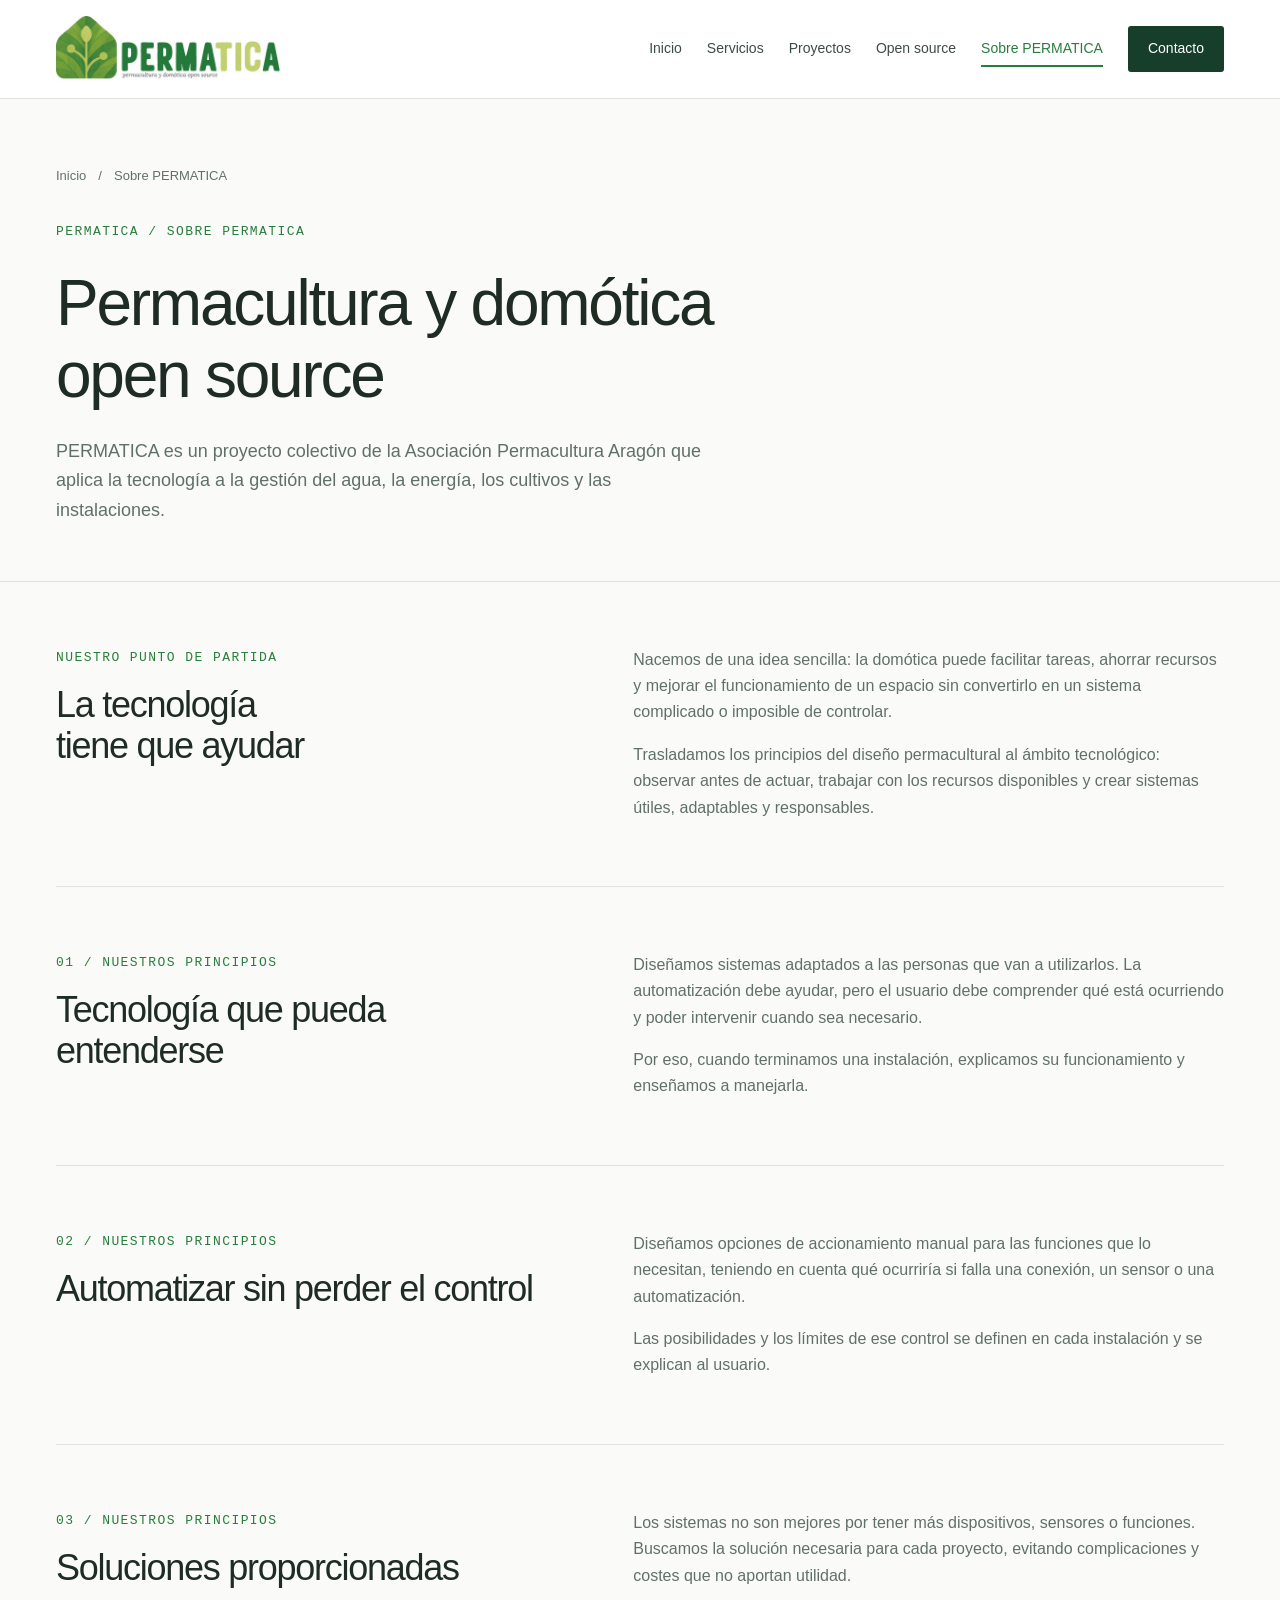
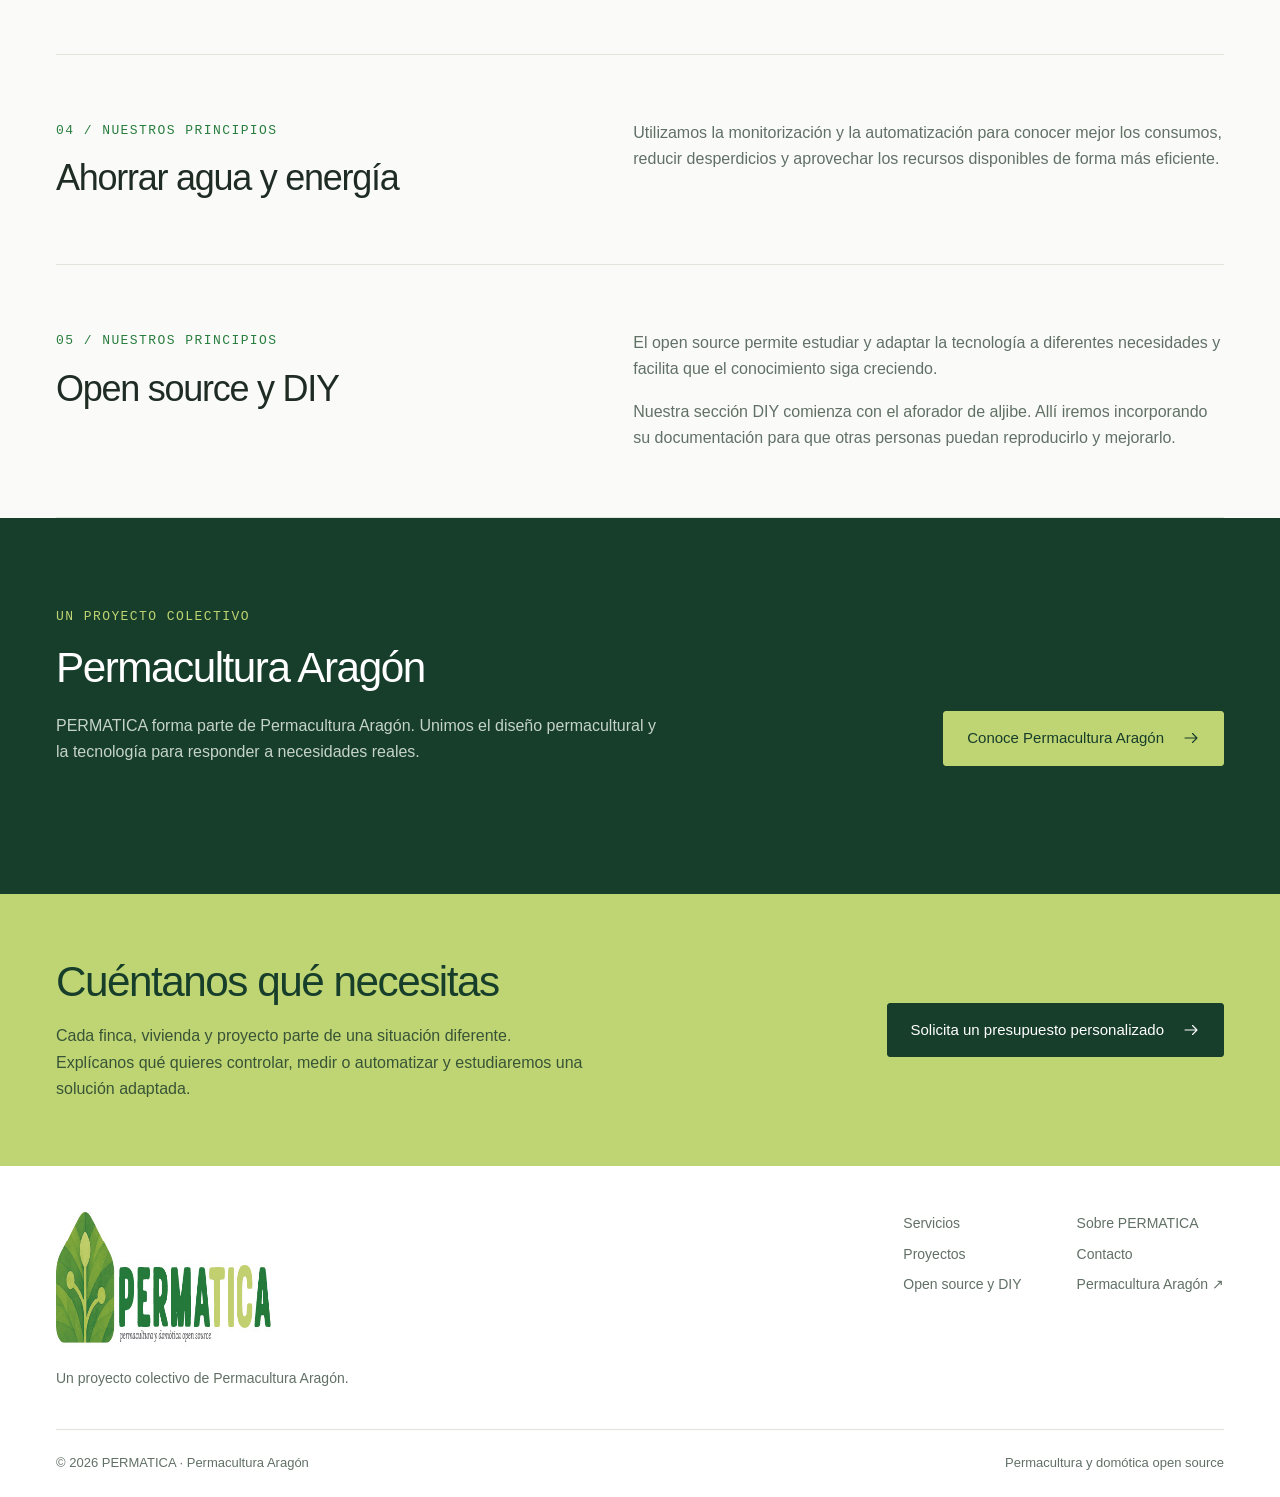
==== sobre-permatica.html @ 625180a3 "Add files via upload" ====
<!doctype html>
<html lang="es">
  <head>
    <meta charset="utf-8">
    <meta name="viewport" content="width=device-width,initial-scale=1">
    <meta name="color-scheme" content="light">
    <meta name="theme-color" content="#173d2b">
    <title>Sobre PERMATICA · Permacultura Aragón</title>
    <meta name="description" content="PERMATICA es un proyecto colectivo de Permacultura Aragón: tecnología abierta, soluciones proporcionadas y control manual.">
    <link rel="stylesheet" href="assets/site.css">
    <script src="assets/site.js" defer></script>
  </head>
  <body>
    <a class="skip" href="#contenido">Saltar al contenido</a>
    <header class="site-header">
      <div class="container header-inner">
        <a class="brand" href="index.html" aria-label="PERMATICA — Inicio"><img src="assets/logo-permatica.jpg" width="472" height="138" alt="PERMATICA. Permacultura y domótica open source"></a><button class="menu-toggle" type="button" aria-expanded="false" aria-controls="main-nav">Menú</button>
        <nav id="main-nav" class="main-nav" aria-label="Navegación principal">
          <a href="index.html">Inicio</a><a href="servicios.html">Servicios</a><a href="proyectos.html">Proyectos</a><a href="open-source.html">Open source</a><a href="sobre-permatica.html" aria-current="page">Sobre PERMATICA</a><a href="contacto.html" class="nav-contact">Contacto</a>
        </nav>
      </div>
    </header>
    <noscript>
      <div class="noscript">
        Navegación: <a href="index.html">Inicio</a> · <a href="servicios.html">Servicios</a> · <a href="proyectos.html">Proyectos</a> · <a href="open-source.html">Open source</a> · <a href="sobre-permatica.html">Sobre PERMATICA</a> · <a href="contacto.html">Contacto</a>
      </div>
    </noscript>
    <main id="contenido">
      <section class="page-intro">
        <div class="container">
          <div class="breadcrumb">
            <a href="index.html">Inicio</a><span aria-hidden="true">/</span><span>Sobre PERMATICA</span>
          </div>
          <span class="eyebrow">PERMATICA / Sobre PERMATICA</span>
          <h1>
            Permacultura y domótica<br>open source
          </h1>
          <p class="lead">
            PERMATICA es un proyecto colectivo de la Asociación Permacultura Aragón que aplica la tecnología a la gestión del agua, la energía, los cultivos y las instalaciones.
          </p>
        </div>
      </section>
      <div class="container">
        <section class="detail-section">
          <div>
            <span class="eyebrow">Nuestro punto de partida</span>
            <h2>
              La tecnología<br>tiene que ayudar
            </h2>
          </div>
          <div>
            <p>
              Nacemos de una idea sencilla: la domótica puede facilitar tareas, ahorrar recursos y mejorar el funcionamiento de un espacio sin convertirlo en un sistema complicado o imposible de controlar.
            </p>
            <p>
              Trasladamos los principios del diseño permacultural al ámbito tecnológico: observar antes de actuar, trabajar con los recursos disponibles y crear sistemas útiles, adaptables y responsables.
            </p>
          </div>
        </section>
        <section class="detail-section">
          <div>
            <span class="eyebrow">01 / Nuestros principios</span>
            <h2>
              Tecnología que pueda entenderse
            </h2>
          </div>
          <div>
            <p>
              Diseñamos sistemas adaptados a las personas que van a utilizarlos. La automatización debe ayudar, pero el usuario debe comprender qué está ocurriendo y poder intervenir cuando sea necesario.
            </p>
            <p>
              Por eso, cuando terminamos una instalación, explicamos su funcionamiento y enseñamos a manejarla.
            </p>
          </div>
        </section>
        <section class="detail-section">
          <div>
            <span class="eyebrow">02 / Nuestros principios</span>
            <h2>
              Automatizar sin perder el control
            </h2>
          </div>
          <div>
            <p>
              Diseñamos opciones de accionamiento manual para las funciones que lo necesitan, teniendo en cuenta qué ocurriría si falla una conexión, un sensor o una automatización.
            </p>
            <p>
              Las posibilidades y los límites de ese control se definen en cada instalación y se explican al usuario.
            </p>
          </div>
        </section>
        <section class="detail-section">
          <div>
            <span class="eyebrow">03 / Nuestros principios</span>
            <h2>
              Soluciones proporcionadas
            </h2>
          </div>
          <div>
            <p>
              Los sistemas no son mejores por tener más dispositivos, sensores o funciones. Buscamos la solución necesaria para cada proyecto, evitando complicaciones y costes que no aportan utilidad.
            </p>
          </div>
        </section>
        <section class="detail-section">
          <div>
            <span class="eyebrow">04 / Nuestros principios</span>
            <h2>
              Ahorrar agua y energía
            </h2>
          </div>
          <div>
            <p>
              Utilizamos la monitorización y la automatización para conocer mejor los consumos, reducir desperdicios y aprovechar los recursos disponibles de forma más eficiente.
            </p>
          </div>
        </section>
        <section class="detail-section">
          <div>
            <span class="eyebrow">05 / Nuestros principios</span>
            <h2>
              Open source y DIY
            </h2>
          </div>
          <div>
            <p>
              El open source permite estudiar y adaptar la tecnología a diferentes necesidades y facilita que el conocimiento siga creciendo.
            </p>
            <p>
              Nuestra sección DIY comienza con el aforador de aljibe. Allí iremos incorporando su documentación para que otras personas puedan reproducirlo y mejorarlo.
            </p>
          </div>
        </section>
      </div>
      <section class="section dark-section">
        <div class="container">
          <div class="section-head">
            <div>
              <span class="eyebrow light">Un proyecto colectivo</span>
              <h2>
                Permacultura Aragón
              </h2>
              <p>
                PERMATICA forma parte de Permacultura Aragón. Unimos el diseño permacultural y la tecnología para responder a necesidades reales.
              </p>
            </div>
            <a class="button pale" href="https://permaculturaaragon.org/">Conoce Permacultura Aragón<svg viewBox="0 0 24 24" fill="none" stroke="currentColor" stroke-width="1.5" stroke-linecap="round" stroke-linejoin="round" aria-hidden="true"><path d="M4 12h16m-6-6 6 6-6 6"/></svg></a>
          </div>
        </div>
      </section>
      <section class="cta">
        <div class="container">
          <div>
            <h2>
              Cuéntanos qué necesitas
            </h2>
            <p>
              Cada finca, vivienda y proyecto parte de una situación diferente. Explícanos qué quieres controlar, medir o automatizar y estudiaremos una solución adaptada.
            </p>
          </div>
          <a class="button " href="contacto.html">Solicita un presupuesto personalizado<svg viewBox="0 0 24 24" fill="none" stroke="currentColor" stroke-width="1.5" stroke-linecap="round" stroke-linejoin="round" aria-hidden="true"><path d="M4 12h16m-6-6 6 6-6 6"/></svg></a>
        </div>
      </section>
    </main>
    <footer class="site-footer">
      <div class="container">
        <div class="footer-top">
          <div class="footer-brand">
            <a href="index.html"><img src="assets/logo-permatica.jpg" width="472" height="138" alt="PERMATICA" loading="lazy"></a>
            <p>
              Un proyecto colectivo de Permacultura Aragón.
            </p>
          </div>
          <div class="footer-links">
            <div>
              <a href="servicios.html">Servicios</a><a href="proyectos.html">Proyectos</a><a href="open-source.html">Open source y DIY</a>
            </div>
            <div>
              <a href="sobre-permatica.html">Sobre PERMATICA</a><a href="contacto.html">Contacto</a><a href="https://permaculturaaragon.org/" target="_blank" rel="noopener noreferrer">Permacultura Aragón ↗</a>
            </div>
          </div>
        </div>
        <div class="footer-bottom">
          <span>© 2026 PERMATICA · Permacultura Aragón</span><span>Permacultura y domótica open source</span>
        </div>
      </div>
    </footer>
  </body>
</html>
---- assets/site.css ----
@charset "UTF-8";
:root{
  --forest:#173d2b;
  --green:#287d3e;
  --lime:#bfd573;
  --ink:#1e2c24;
  --muted:#617066;
  --paper:#fafbf8;
  --line:#dfe5da;
  --soft:#f0f4e9;
  --white:#fff;
  --page:1240px;
  --radius:3px
}
*{
  box-sizing:border-box
}
html{
  scroll-behavior:smooth;
  scroll-padding-top:110px
}
body{
  margin:0;
  background:var(--paper);
  color:var(--ink);
  font-family:Arial,Helvetica,sans-serif;
  font-size:1rem;
  line-height:1.65;
  -webkit-font-smoothing:antialiased
}
a{
  color:inherit;
  text-underline-offset:5px
}
button,input,select,textarea{
  font:inherit
}
button,a,input,select,textarea{
  touch-action:manipulation
}
button,a{
  -webkit-tap-highlight-color:transparent
}
img{
  max-width:100%;
  display:block
}
svg{
  display:block
}
h1,h2,h3,p,figure{
  margin:0
}
h1,h2,h3{
  font-weight:500;
  letter-spacing:-.035em;
  line-height:1.13
}
h1{
  font-size:clamp(2.8rem,5.3vw,5rem)
}
h2{
  font-size:clamp(2rem,3.3vw,3.15rem)
}
h3{
  font-size:1.5rem
}
p{
  max-width:68ch
}
p+p{
  margin-top:1rem
}
::selection{
  background:var(--lime);
  color:var(--forest)
}
:focus-visible{
  outline:3px solid var(--green);
  outline-offset:5px
}
.container{
  max-width:var(--page);
  margin:auto;
  padding:0 36px
}
.skip{
  position:fixed;
  top:-80px;
  left:16px;
  background:white;
  padding:12px 20px;
  z-index:100
}
.skip:focus{
  top:12px
}
.site-header{
  position:sticky;
  top:0;
  z-index:30;
  background:#fff;
  border-bottom:1px solid var(--line)
}
.header-inner{
  min-height:98px;
  display:flex;
  align-items:center;
  justify-content:space-between;
  gap:28px
}
.brand{
  display:block;
  flex-shrink:0
}
.brand img{
  width:224px;
  height:auto
}
.main-nav{
  display:flex;
  align-items:center;
  gap:25px
}
.main-nav a{
  font-size:.875rem;
  text-decoration:none;
  white-space:nowrap;
  position:relative;
  padding:12px 0;
  color:#3f4c43
}
.main-nav a:hover,.main-nav a[aria-current=page]{
  color:var(--green)
}
.main-nav a[aria-current=page]:after{
  content:"";
  position:absolute;
  bottom:6px;
  left:0;
  right:0;
  height:2px;
  background:var(--green)
}
.main-nav .nav-contact{
  padding:11px 20px;
  color:var(--white);
  background:var(--forest);
  border-radius:var(--radius)
}
.main-nav .nav-contact:hover{
  background:var(--green);
  color:white
}
.main-nav .nav-contact[aria-current=page]{
  color:white
}
.main-nav .nav-contact:after{
  display:none
}
.menu-toggle{
  display:none;
  border:1px solid var(--line);
  background:white;
  padding:9px 15px;
  cursor:pointer;
  color:var(--forest)
}
.eyebrow{
  font-family:ui-monospace,SFMono-Regular,Consolas,monospace;
  font-size:.8125rem;
  letter-spacing:.11em;
  text-transform:uppercase;
  color:var(--green);
  display:block;
  margin-bottom:24px
}
.eyebrow.light{
  color:var(--lime)
}
.hero{
  padding:66px 0 0
}
.hero-grid{
  display:grid;
  grid-template-columns:1.04fr 1fr;
  gap:58px;
  align-items:center
}
.hero-copy{
  padding:28px 0
}
.hero h1{
  margin-bottom:27px
}
.hero h1 span{
  color:var(--green)
}
.hero .lead{
  font-size:1.08rem;
  color:var(--muted);
  max-width:47ch;
  line-height:1.8
}
.hero-actions{
  display:flex;
  align-items:center;
  flex-wrap:wrap;
  gap:24px;
  margin:32px 0
}
.button{
  display:inline-flex;
  align-items:center;
  justify-content:center;
  gap:18px;
  background:var(--forest);
  color:white;
  border:1px solid var(--forest);
  padding:15px 23px;
  font-size:.9375rem;
  text-decoration:none;
  border-radius:var(--radius);
  cursor:pointer;
  line-height:1.5;
  font-weight:500;
  transition:background .2s,transform .2s
}
.button:hover{
  background:var(--green);
  border-color:var(--green);
  transform:translateY(-1px)
}
.button svg{
  width:18px;
  height:18px
}
.button.pale{
  background:var(--lime);
  color:var(--forest);
  border-color:var(--lime)
}
.button.pale:hover{
  background:#d0e28f
}
.button.outline{
  background:transparent;
  color:var(--forest);
  border-color:#a9b5a9
}
.button:disabled{
  cursor:not-allowed;
  background:#dbe1d7;
  color:#58675b;
  border-color:#dbe1d7;
  transform:none
}
.text-link{
  font-size:.9375rem;
  font-weight:500
}
.hero-foot{
  font-size:.875rem;
  color:var(--muted);
  display:flex;
  align-items:center;
  gap:9px
}
.hero-foot svg{
  width:18px;
  height:18px;
  color:var(--green)
}
.hero-visual{
  position:relative;
  min-height:490px;
  border-radius:var(--radius);
  overflow:hidden;
  background:var(--forest)
}
.hero-visual>img{
  width:100%;
  height:510px;
  object-fit:cover
}
.photo-caption{
  position:absolute;
  bottom:17px;
  left:20px;
  right:20px;
  display:flex;
  justify-content:space-between;
  gap:10px;
  align-items:center;
  color:white;
  font-size:.8125rem;
  text-shadow:0 1px 6px #000;
  background:linear-gradient(transparent,#18382599);
  padding:16px 12px 6px
}
.photo-caption small{
  font-size:.75rem
}
.topic-band{
  display:flex;
  align-items:center;
  justify-content:space-between;
  gap:30px;
  padding:25px 0;
  margin-top:52px;
  border-top:1px solid var(--line);
  border-bottom:1px solid var(--line);
  font-size:.875rem;
  color:var(--muted)
}
.topic-band b{
  color:var(--forest);
  font-weight:500
}
.topic-band span{
  display:flex;
  align-items:center;
  gap:10px
}
.topic-band svg{
  width:20px;
  height:20px;
  color:var(--green)
}
.section{
  padding:88px 0
}
.section-head{
  display:flex;
  align-items:flex-end;
  justify-content:space-between;
  gap:45px;
  margin-bottom:40px
}
.section-head>div{
  max-width:660px
}
.section-head .eyebrow{
  margin-bottom:17px
}
.section-head p{
  margin-top:21px;
  color:var(--muted)
}
.services-grid{
  display:grid;
  grid-template-columns:repeat(4,1fr);
  border-top:1px solid var(--line);
  border-bottom:1px solid var(--line)
}
.service-card{
  padding:30px 26px 34px 0;
  border-right:1px solid var(--line);
  margin-right:25px;
  display:flex;
  flex-direction:column;
  align-items:flex-start
}
.service-card:last-child{
  margin:0;
  border:0
}
.service-icon{
  width:46px;
  height:46px;
  display:grid;
  place-items:center;
  background:var(--soft);
  color:var(--green);
  margin-bottom:30px;
  border:1px solid var(--line);
  border-radius:var(--radius)
}
.service-icon svg{
  width:24px;
  height:24px
}
.service-card h3{
  font-size:1.35rem;
  margin-bottom:15px
}
.service-card p{
  color:var(--muted);
  font-size:.9375rem
}
.service-card a{
  margin-top:26px;
  color:var(--green);
  font-size:.875rem
}
.dark-section{
  background:var(--forest);
  color:#fff
}
.dark-section .section-head p{
  color:#c5d3c8
}
.principles{
  display:grid;
  grid-template-columns:repeat(4,1fr);
  gap:30px
}
.principle{
  border-top:1px solid #55705d;
  padding-top:23px
}
.principle .num{
  font-family:monospace;
  color:var(--lime);
  font-size:.875rem;
  margin-bottom:27px
}
.principle h3{
  font-size:1.25rem;
  margin-bottom:16px
}
.principle p{
  font-size:.9375rem;
  color:#c5d3c8
}
.project-list{
  border-top:1px solid var(--line)
}
.project-row{
  display:grid;
  grid-template-columns:55px 1fr 1fr 38px;
  gap:30px;
  align-items:center;
  padding:27px 0;
  border-bottom:1px solid var(--line);
  text-decoration:none
}
.project-row:hover h3{
  color:var(--green)
}
.project-row .num{
  font: .875rem ui-monospace,monospace;
  color:var(--muted)
}
.project-row h3{
  font-size:1.4rem
}
.project-row p{
  font-size:.9375rem;
  color:var(--muted)
}
.project-row .row-arrow{
  font-size:1.6rem;
  color:var(--green);
  text-align:right
}
.open-panel{
  background:var(--soft);
  border:1px solid var(--line);
  display:grid;
  grid-template-columns:1fr 1fr;
  overflow:hidden
}
.open-copy{
  padding:46px
}
.open-copy h2{
  font-size:2.55rem;
  margin-bottom:20px
}
.open-copy p{
  color:var(--muted);
  margin-bottom:25px
}
.open-copy .button{
  margin-top:4px
}
.open-index{
  margin:30px 30px 30px 0;
  padding:27px 32px;
  background:var(--forest);
  color:#fff;
  border-radius:var(--radius)
}
.open-index .eyebrow{
  margin-bottom:24px
}
.open-index ul{
  margin:0;
  padding:0;
  list-style:none
}
.open-index li{
  border-top:1px solid #496552;
  padding:15px 0;
  display:flex;
  gap:16px;
  font-size:.9375rem
}
.open-index li span{
  font-family:monospace;
  color:var(--lime)
}
.open-index .status-note{
  margin-top:15px;
  color:#c5d3c8;
  font-size:.875rem
}
.process{
  display:grid;
  grid-template-columns:repeat(5,1fr);
  gap:24px
}
.process-step{
  border-top:1px solid var(--line);
  padding-top:22px
}
.process-step .num{
  font:1rem ui-monospace,monospace;
  color:var(--green);
  display:block;
  margin-bottom:25px
}
.process-step h3{
  font-size:1.2rem;
  margin-bottom:15px
}
.process-step p{
  font-size:.9375rem;
  color:var(--muted)
}
.about-strip{
  border-top:1px solid var(--line);
  padding:60px 0
}
.about-strip .container{
  display:grid;
  grid-template-columns:1fr 1.1fr;
  gap:90px
}
.about-strip p{
  color:var(--muted)
}
.about-strip .text-link{
  display:inline-block;
  margin-top:23px;
  color:var(--green)
}
.cta{
  padding:64px 0;
  background:var(--lime)
}
.cta .container{
  display:flex;
  align-items:center;
  justify-content:space-between;
  gap:40px
}
.cta h2{
  color:var(--forest);
  max-width:650px
}
.cta p{
  margin-top:18px;
  color:#385436;
  max-width:60ch
}
.cta .button{
  flex-shrink:0
}
.site-footer{
  background:white;
  padding:46px 0 24px
}
.footer-top{
  display:flex;
  align-items:flex-start;
  justify-content:space-between;
  gap:40px
}
.footer-brand img{
  width:215px
}
.footer-brand p{
  font-size:.875rem;
  color:var(--muted);
  margin-top:17px
}
.footer-links{
  display:flex;
  gap:55px
}
.footer-links>div{
  display:flex;
  flex-direction:column;
  gap:7px
}
.footer-links a{
  font-size:.875rem;
  text-decoration:none;
  color:var(--muted)
}
.footer-links a:hover{
  text-decoration:underline;
  color:var(--green)
}
.footer-bottom{
  margin-top:38px;
  padding-top:22px;
  border-top:1px solid var(--line);
  display:flex;
  justify-content:space-between;
  gap:24px;
  font-size:.8125rem;
  color:var(--muted)
}
.page-intro{
  padding:66px 0 55px;
  border-bottom:1px solid var(--line)
}
.breadcrumb{
  display:flex;
  gap:12px;
  color:var(--muted);
  font-size:.8125rem;
  margin-bottom:35px
}
.breadcrumb a{
  text-decoration:none
}
.page-intro h1{
  font-size:clamp(2.8rem,5vw,4.5rem);
  max-width:850px;
  margin-bottom:25px
}
.page-intro .lead{
  font-size:1.125rem;
  color:var(--muted);
  max-width:66ch
}
.detail-section{
  display:grid;
  grid-template-columns:1fr 1.2fr;
  gap:85px;
  padding:65px 0;
  border-bottom:1px solid var(--line);
  scroll-margin-top:120px
}
.detail-section h2{
  font-size:2.25rem
}
.detail-section p{
  color:var(--muted)
}
.detail-section .service-icon{
  margin-bottom:23px
}
.detail-section .eyebrow{
  margin-bottom:17px
}
.detail-section ul,.feature-list{
  padding:0;
  margin:24px 0 0;
  list-style:none
}
.detail-section li,.feature-list li{
  position:relative;
  padding:10px 0 10px 24px;
  border-bottom:1px solid var(--line);
  font-size:1rem
}
.detail-section li:before,.feature-list li:before{
  content:"+";
  position:absolute;
  left:0;
  top:10px;
  color:var(--green);
  font-weight:500
}
.detail-section li:last-child{
  border:0
}
.detail-section .button{
  margin-top:28px
}
.tech{
  font-size:.875rem!important;
  padding-top:25px
}
.tech strong{
  color:var(--forest);
  font-weight:500
}
.tag{
  display:inline-flex;
  font-size:.8125rem;
  border:1px solid #bccaa6;
  background:var(--soft);
  color:var(--green);
  padding:5px 10px;
  margin-top:25px
}
.notice{
  border-left:3px solid var(--green);
  background:var(--soft);
  padding:20px 24px;
  margin-top:25px;
  color:#43573c;
  font-size:.9375rem
}
.notice p{
  color:inherit
}
.article-grid{
  display:grid;
  grid-template-columns:230px minmax(0,1fr);
  gap:80px;
  padding:65px 0 80px
}
.article-nav{
  position:sticky;
  top:140px;
  align-self:start;
  display:flex;
  flex-direction:column;
  gap:14px;
  border-left:1px solid var(--line);
  padding-left:22px
}
.article-nav a{
  font-size:.875rem;
  text-decoration:none;
  color:var(--muted)
}
.article-nav a:hover{
  color:var(--green)
}
.article-content section{
  margin-bottom:55px;
  scroll-margin-top:125px
}
.article-content section:last-child{
  margin-bottom:0
}
.article-content h2{
  font-size:2rem;
  margin-bottom:23px
}
.article-content p{
  color:var(--muted)
}
.article-content .feature-list{
  margin-bottom:25px
}
.component-grid{
  display:grid;
  grid-template-columns:1fr 1fr;
  gap:12px;
  margin-top:27px
}
.component{
  border:1px solid var(--line);
  padding:20px;
  background:white
}
.component strong{
  font-size:1rem;
  font-weight:500;
  display:block;
  margin-bottom:5px
}
.component p{
  font-size:.875rem
}
.contact-grid{
  display:grid;
  grid-template-columns:.8fr 1.2fr;
  gap:85px;
  padding:65px 0 80px
}
.contact-aside h2{
  font-size:2.2rem;
  margin-bottom:23px
}
.contact-aside p{
  color:var(--muted)
}
.contact-aside ol{
  padding-left:22px;
  margin:28px 0;
  color:var(--muted)
}
.contact-aside li{
  padding:8px 0
}
.contact-aside .email-link{
  color:var(--green);
  display:inline-block;
  margin:10px 0 0;
  overflow-wrap:anywhere
}
.form-shell{
  background:white;
  border:1px solid var(--line);
  padding:36px
}
.form-shell .notice{
  margin:0 0 28px
}
.form-grid{
  display:grid;
  grid-template-columns:1fr 1fr;
  gap:22px
}
.field{
  display:flex;
  flex-direction:column;
  gap:8px
}
.field.full{
  grid-column:1/-1
}
.field label{
  font-size:.9375rem
}
.field small{
  color:var(--muted);
  font-size:.8125rem
}
.field input,.field select,.field textarea{
  width:100%;
  border:1px solid #b7c3b8;
  border-radius:2px;
  padding:12px;
  background:#fff;
  color:var(--ink);
  min-width:0
}
.field input:focus,.field textarea:focus,.field select:focus{
  border-color:var(--green)
}
.field textarea{
  min-height:145px;
  resize:vertical
}
.check-line{
  display:flex;
  gap:11px;
  align-items:flex-start;
  font-size:.875rem;
  margin:25px 0
}
.check-line input{
  width:19px;
  height:19px;
  flex:0 0 auto;
  margin-top:3px;
  accent-color:var(--green)
}
.privacy-note{
  font-size:.875rem;
  color:var(--muted);
  margin-top:20px
}
.form-message{
  margin-top:18px;
  font-size:.9375rem
}
.form-shell .button{
  width:100%
}
.noscript{
  background:var(--soft);
  padding:12px 20px;
  font-size:.875rem
}
.subtle{
  color:var(--muted)
}
@media(min-width:1440px){
  .container{
    padding:0 24px
  }
  .hero{
    padding-top:78px
  }
  .hero-visual>img{
    height:540px
  }
}
@media(max-width:1100px){
  .container{
    padding:0 28px
  }
  .main-nav{
    gap:17px
  }
  .brand img{
    width:190px
  }
  .header-inner{
    gap:20px
  }
  .hero-grid{
    gap:30px
  }
  .hero-visual>img{
    height:490px
  }
  .hero-actions{
    gap:20px
  }
  .service-card{
    margin-right:16px;
    padding-right:15px
  }
  .service-card h3{
    font-size:1.25rem
  }
  .open-copy{
    padding:34px
  }
  .open-index{
    margin:22px 22px 22px 0;
    padding:24px
  }
  .contact-grid{
    gap:45px
  }
  .detail-section{
    gap:50px
  }
  .principles{
    gap:23px
  }
}
@media(max-width:900px){
  .header-inner{
    min-height:82px;
    flex-wrap:wrap;
    padding-top:12px;
    padding-bottom:12px
  }
  .brand img{
    width:205px
  }
  .menu-toggle{
    display:block
  }
  .main-nav{
    display:none;
    flex-basis:100%;
    align-items:stretch;
    gap:3px;
    padding:12px 0 5px
  }
  .main-nav.is-open{
    display:flex;
    flex-direction:column
  }
  .main-nav a{
    padding:12px 8px
  }
  .main-nav a[aria-current=page]:after{
    display:none
  }
  .main-nav .nav-contact{
    margin-top:6px;
    text-align:center
  }
  .hero-grid{
    grid-template-columns:1fr 1fr;
    gap:26px
  }
  .hero h1{
    font-size:3.2rem
  }
  .hero-visual{
    min-height:480px
  }
  .hero-visual>img{
    height:520px
  }
  .topic-band{
    flex-wrap:wrap;
    justify-content:flex-start;
    gap:16px 30px
  }
  .services-grid{
    grid-template-columns:1fr 1fr;
    border-bottom:0
  }
  .service-card{
    padding:28px 25px;
    margin-right:0;
    border-bottom:1px solid var(--line)
  }
  .service-card:nth-child(even){
    border-right:0
  }
  .service-card:last-child{
    border-bottom:1px solid var(--line)
  }
  .principles{
    grid-template-columns:1fr 1fr;
    gap:35px
  }
  .process{
    grid-template-columns:repeat(3,1fr);
    row-gap:32px
  }
  .open-panel{
    grid-template-columns:1fr
  }
  .open-index{
    margin:0 34px 34px
  }
  .project-row{
    grid-template-columns:35px 1fr 1fr 20px;
    gap:20px
  }
  .about-strip .container{
    gap:40px
  }
  .cta .container{
    align-items:flex-start;
    flex-direction:column;
    gap:26px
  }
  .article-grid{
    grid-template-columns:170px minmax(0,1fr);
    gap:40px
  }
  .contact-grid{
    grid-template-columns:1fr;
    gap:35px
  }
  .contact-aside ol{
    display:none
  }
  .footer-links{
    gap:25px
  }
}
@media(max-width:640px){
  .container{
    padding:0 21px
  }
  .header-inner{
    min-height:76px
  }
  .brand img{
    width:190px
  }
  .hero{
    padding-top:24px
  }
  .hero-grid{
    grid-template-columns:1fr;
    gap:24px
  }
  .hero-copy{
    padding:19px 0 0
  }
  .hero h1{
    font-size:clamp(2.9rem,12vw,4rem);
    margin-bottom:23px
  }
  .eyebrow{
    font-size:.75rem;
    margin-bottom:22px
  }
  .hero .lead{
    font-size:1rem
  }
  .hero-actions{
    margin:25px 0 20px
  }
  .hero-visual{
    min-height:0
  }
  .hero-visual>img{
    height:345px
  }
  .hero-foot{
    font-size:.8125rem
  }
  .photo-caption{
    left:9px;
    right:9px;
    bottom:10px;
    flex-wrap:wrap
  }
  .topic-band{
    margin-top:30px;
    padding:22px 0;
    gap:16px;
    font-size:.8125rem;
    display:grid;
    grid-template-columns:1fr 1fr
  }
  .topic-band>span:first-child{
    grid-column:1/-1
  }
  .section{
    padding:57px 0
  }
  .section-head{
    flex-direction:column;
    align-items:flex-start;
    gap:22px;
    margin-bottom:28px
  }
  .section-head p{
    font-size:1rem
  }
  .services-grid{
    grid-template-columns:1fr
  }
  .service-card,.service-card:nth-child(even){
    border-right:0;
    padding:27px 0;
    margin:0
  }
  .service-icon{
    margin-bottom:20px
  }
  .service-card h3{
    font-size:1.4rem
  }
  .service-card a{
    margin-top:19px
  }
  .principles{
    grid-template-columns:1fr;
    gap:26px
  }
  .principle .num{
    margin-bottom:17px
  }
  .principle h3{
    font-size:1.35rem
  }
  .project-row{
    grid-template-columns:30px 1fr 18px;
    gap:12px;
    padding:24px 0
  }
  .project-row p{
    grid-column:2;
    grid-row:2
  }
  .project-row h3{
    font-size:1.3rem
  }
  .project-row .row-arrow{
    grid-column:3;
    grid-row:1/3
  }
  .open-copy{
    padding:28px 23px
  }
  .open-copy h2{
    font-size:2.1rem
  }
  .open-index{
    margin:0 20px 22px;
    padding:23px
  }
  .process{
    grid-template-columns:1fr;
    gap:24px
  }
  .process-step{
    display:grid;
    grid-template-columns:36px 1fr;
    gap:10px
  }
  .process-step .num{
    grid-row:1/3;
    margin:0
  }
  .process-step p{
    grid-column:2
  }
  .process-step h3{
    margin:0
  }
  .about-strip{
    padding:48px 0
  }
  .about-strip .container{
    grid-template-columns:1fr;
    gap:23px
  }
  .cta{
    padding:45px 0
  }
  .cta h2{
    font-size:2.2rem
  }
  .cta .button{
    font-size:.875rem;
    width:100%;
    padding-left:12px;
    padding-right:12px
  }
  .site-footer{
    padding:35px 0 22px
  }
  .footer-top{
    flex-direction:column;
    gap:28px
  }
  .footer-links{
    gap:50px
  }
  .footer-bottom{
    flex-direction:column;
    gap:8px
  }
  .page-intro{
    padding:35px 0 38px
  }
  .breadcrumb{
    margin-bottom:25px
  }
  .page-intro h1{
    font-size:2.65rem
  }
  .page-intro .lead{
    font-size:1rem
  }
  .detail-section{
    grid-template-columns:1fr;
    gap:25px;
    padding:40px 0
  }
  .detail-section h2{
    font-size:2rem
  }
  .detail-section .service-icon{
    margin-bottom:18px
  }
  .article-grid{
    grid-template-columns:1fr;
    gap:30px;
    padding:35px 0 50px
  }
  .article-nav{
    position:static;
    gap:10px;
    flex-direction:row;
    flex-wrap:wrap;
    padding:0 0 23px;
    border-left:0;
    border-bottom:1px solid var(--line)
  }
  .article-nav a{
    margin-right:10px
  }
  .article-content section{
    margin-bottom:40px
  }
  .component-grid{
    grid-template-columns:1fr
  }
  .contact-grid{
    padding:40px 0 50px
  }
  .form-shell{
    padding:23px 19px
  }
  .form-grid{
    grid-template-columns:1fr
  }
  .notice{
    padding:16px 18px
  }
  .button{
    max-width:100%
  }
}
@media(prefers-reduced-motion:reduce){
  html{
    scroll-behavior:auto
  }
  *,*:before,*:after{
    transition:none!important;
    animation:none!important
  }
}
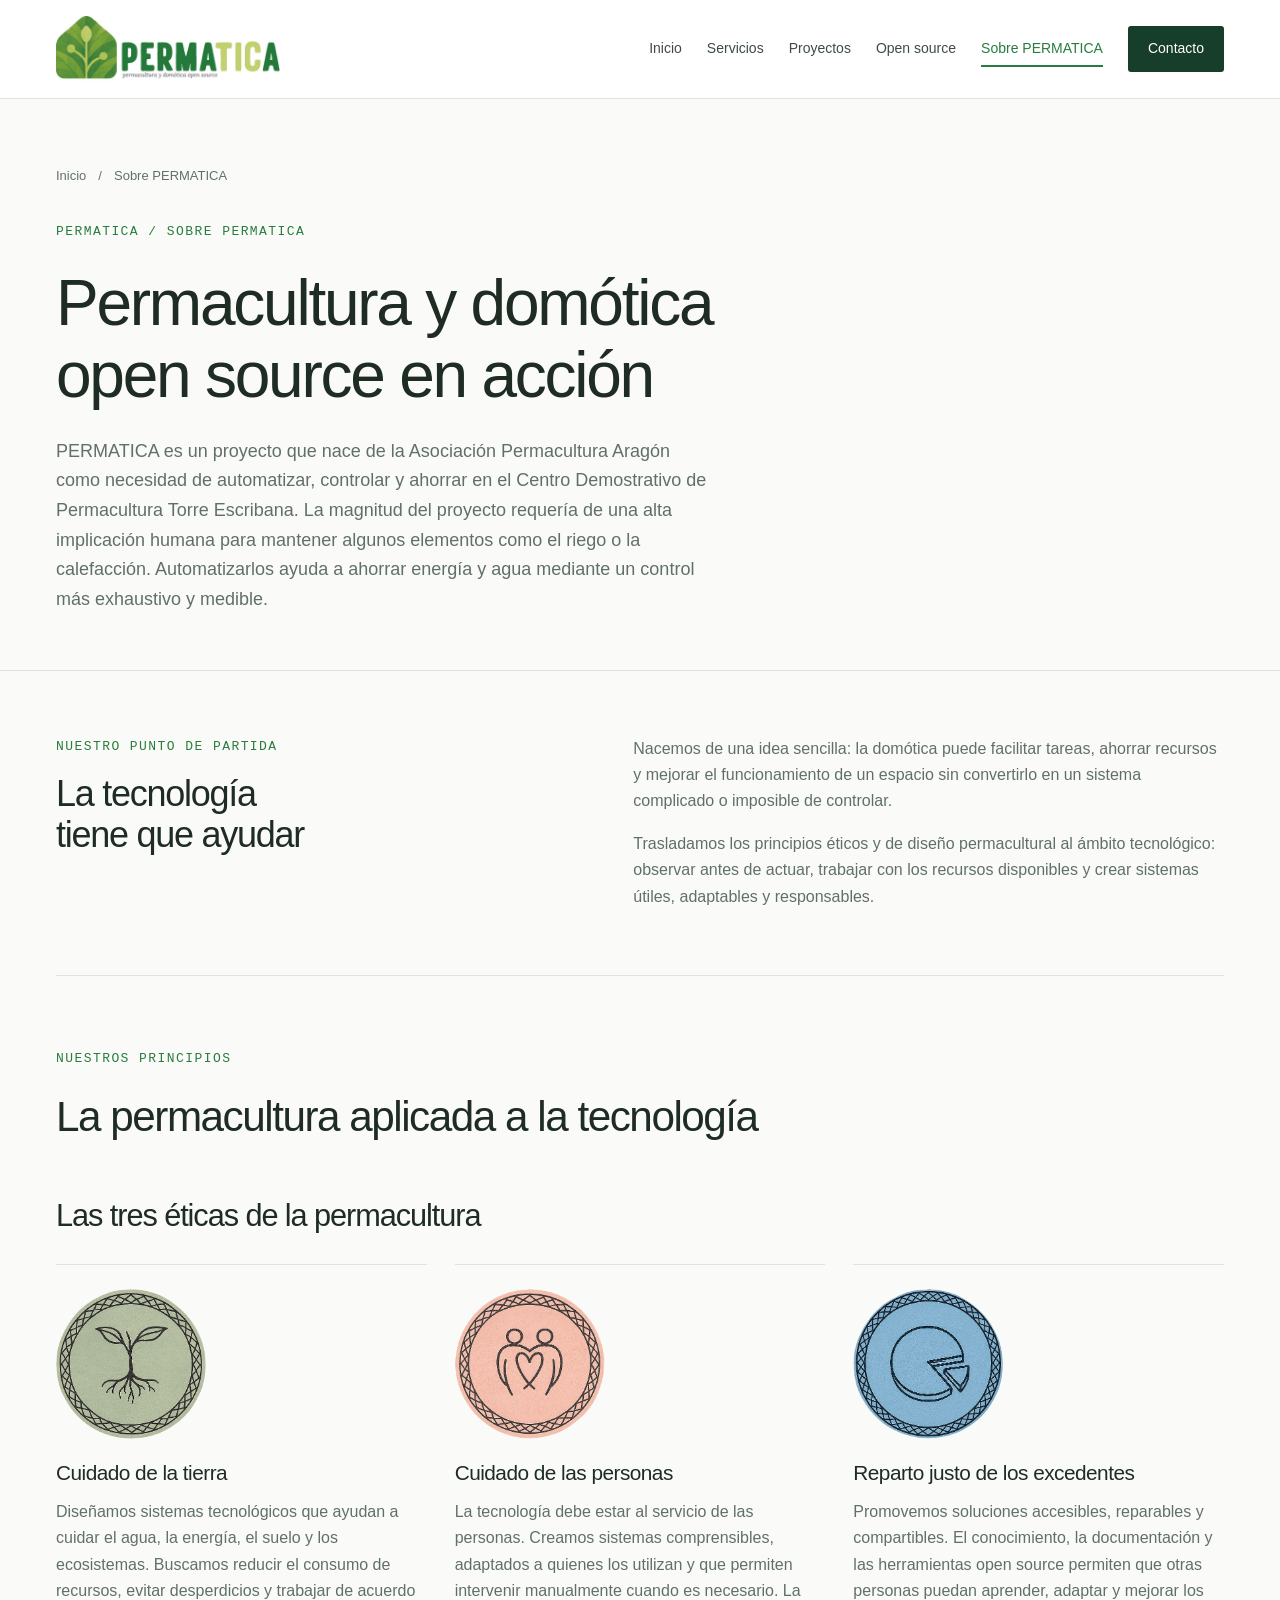
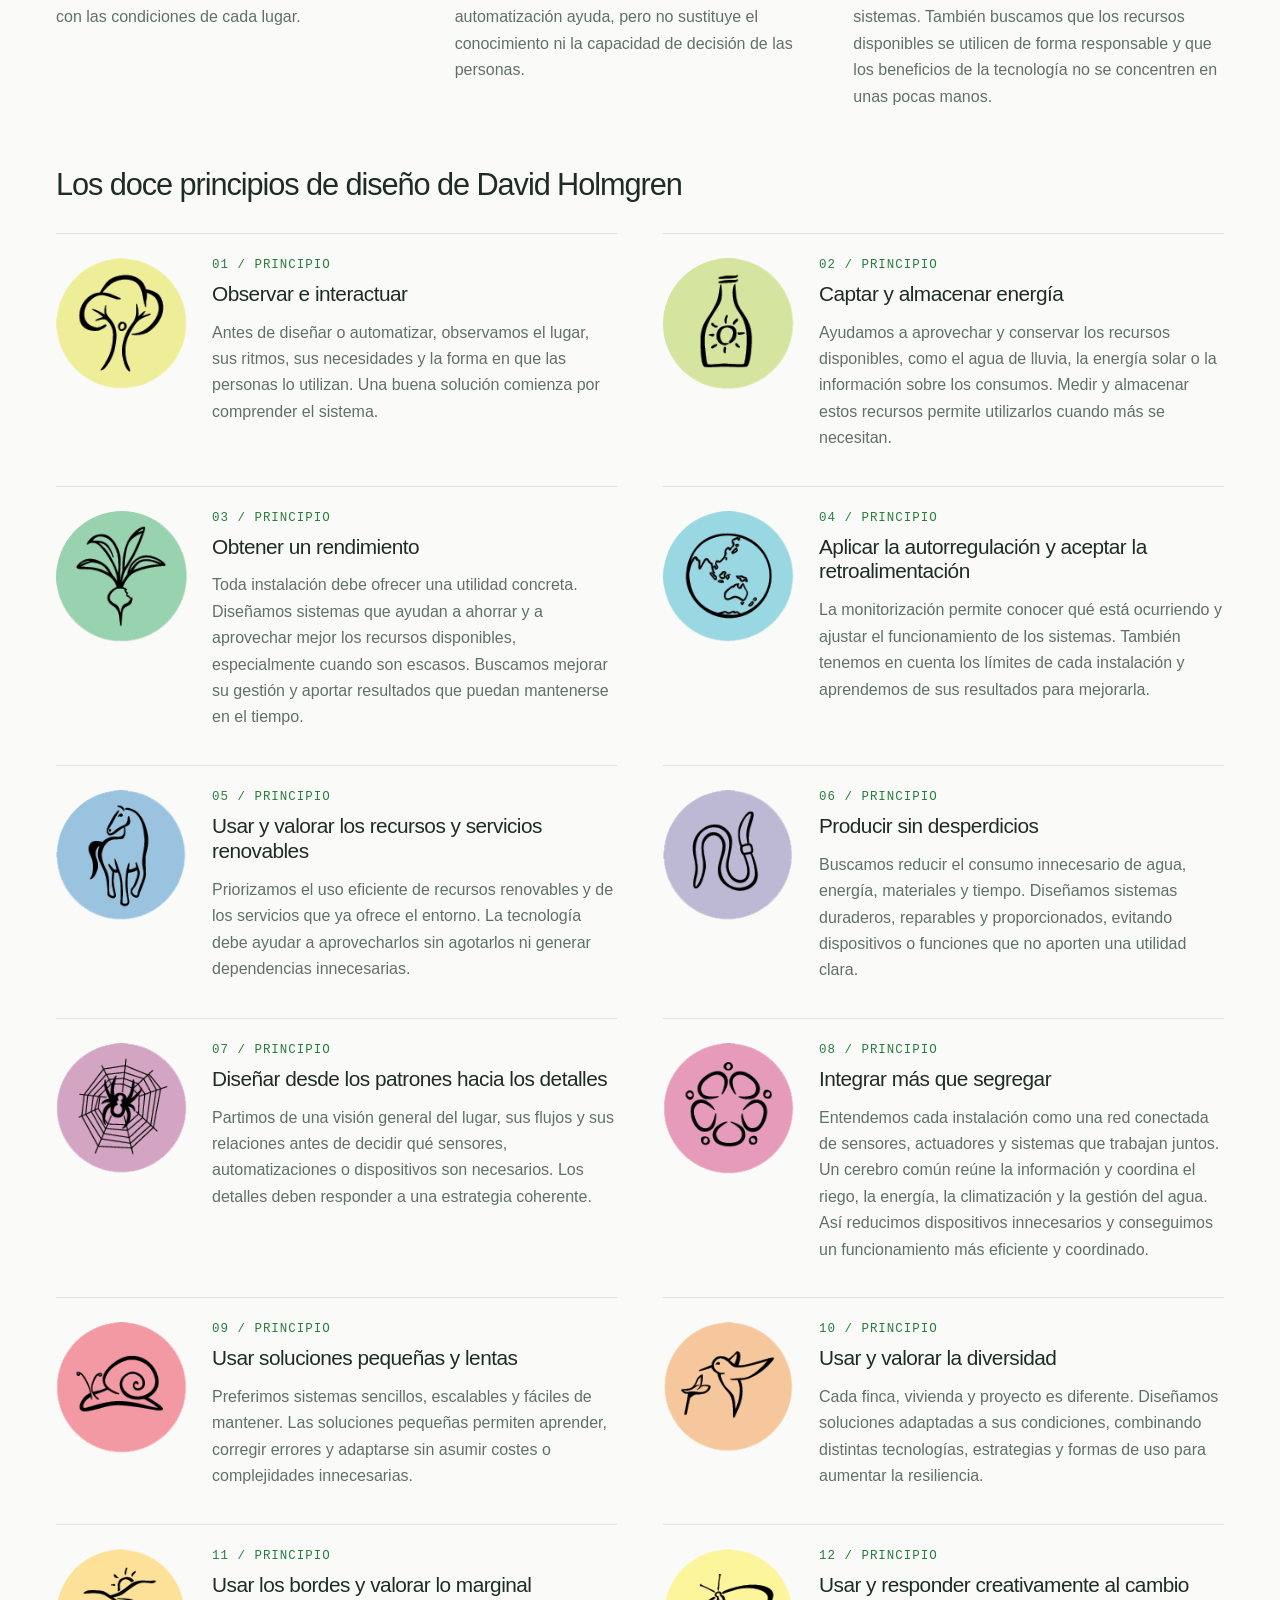
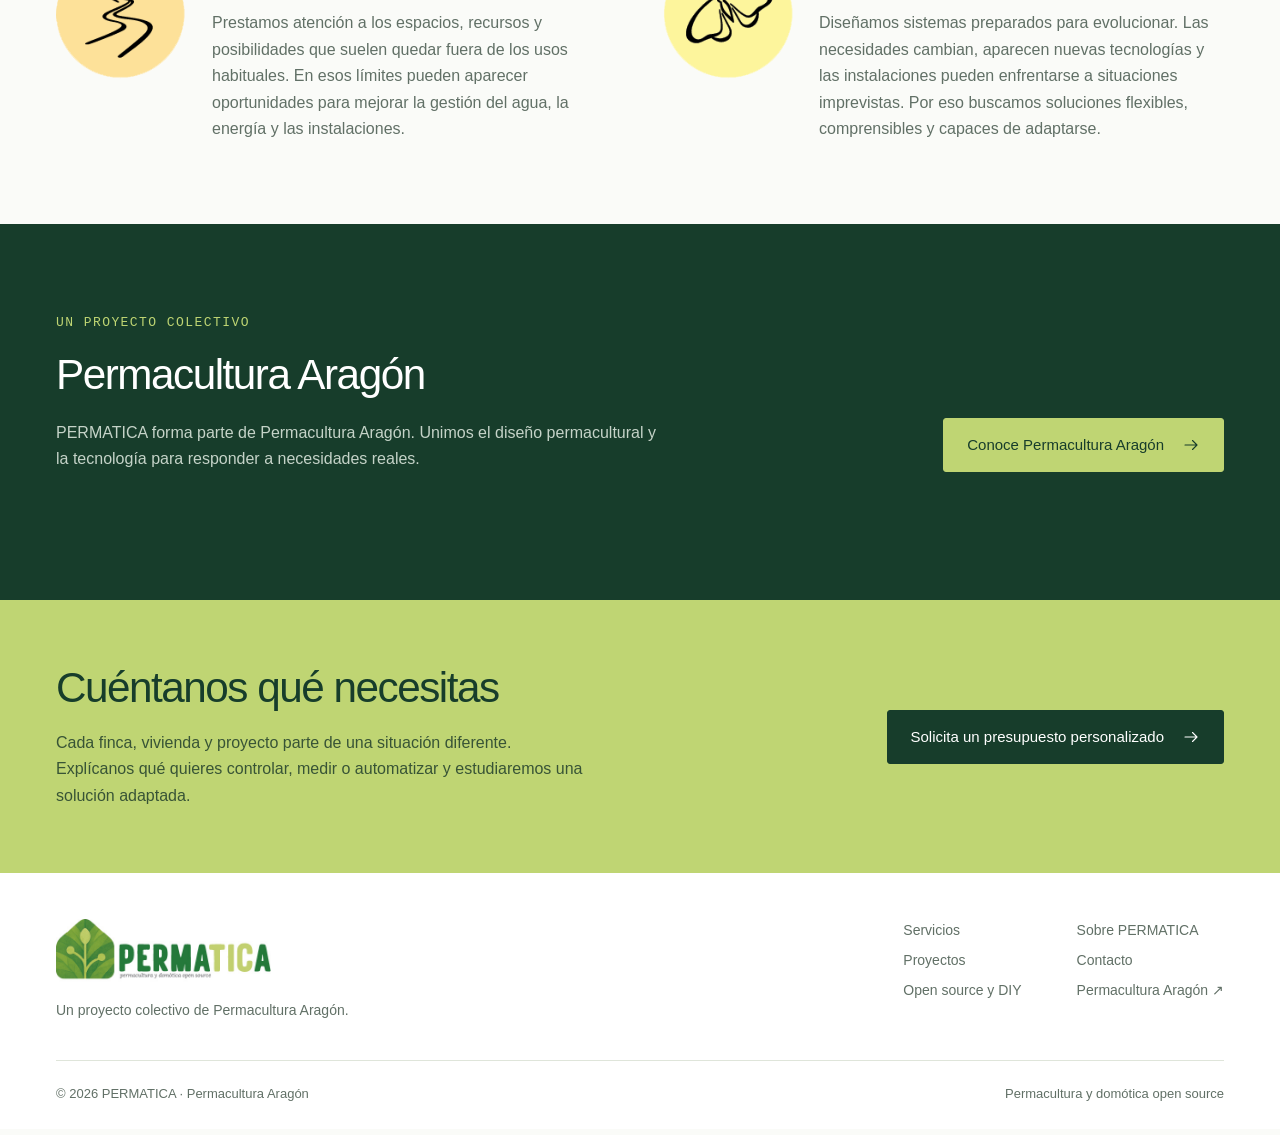
==== commit 219b1999: "Actualizar Sobre PERMATICA con éticas y principios ilustrados" ====
--- a/sobre-permatica.html
+++ b/sobre-permatica.html
@@ -6,8 +6,39 @@
     <meta name="color-scheme" content="light">
     <meta name="theme-color" content="#173d2b">
     <title>Sobre PERMATICA · Permacultura Aragón</title>
-    <meta name="description" content="PERMATICA es un proyecto colectivo de Permacultura Aragón: tecnología abierta, soluciones proporcionadas y control manual.">
+    <meta name="description" content="PERMATICA aplica los principios éticos y de diseño de la permacultura a la domótica, la automatización y la tecnología open source.">
     <link rel="stylesheet" href="assets/site.css">
+    <style>
+      .about-principles{padding:72px 0 82px}
+      .about-principles>h2{margin-bottom:38px}
+      .principles-block{margin-top:58px}
+      .principles-block>h3{font-size:clamp(1.7rem,2.4vw,2.35rem);margin-bottom:30px}
+      .ethics-grid{display:grid;grid-template-columns:repeat(3,1fr);gap:28px}
+      .ethic-card,.holmgren-card{border-top:1px solid var(--line);padding-top:24px}
+      .ethic-card{display:flex;flex-direction:column;align-items:flex-start}
+      .principle-image{width:132px;height:132px;aspect-ratio:1;border-radius:50%;object-fit:cover;margin-bottom:22px}
+      .ethic-card .principle-image{width:150px;height:150px}
+      .ethic-card h4,.holmgren-card h4{font-size:1.3rem;font-weight:500;letter-spacing:-.025em;line-height:1.2;margin:0 0 13px;color:var(--ink)}
+      .ethic-card p,.holmgren-card p{color:var(--muted)}
+      .holmgren-grid{display:grid;grid-template-columns:repeat(2,minmax(0,1fr));gap:34px 46px}
+      .holmgren-card{display:grid;grid-template-columns:132px minmax(0,1fr);gap:24px;align-items:start}
+      .holmgren-card .principle-image{margin:0}
+      .principle-num{font: .78rem ui-monospace,SFMono-Regular,Consolas,monospace;letter-spacing:.08em;text-transform:uppercase;color:var(--green);display:block;margin-bottom:10px}
+      @media(max-width:900px){
+        .ethics-grid{grid-template-columns:1fr 1fr}
+        .holmgren-grid{grid-template-columns:1fr}
+      }
+      @media(max-width:640px){
+        .about-principles{padding:52px 0 60px}
+        .ethics-grid{grid-template-columns:1fr}
+        .ethic-card{display:grid;grid-template-columns:104px 1fr;column-gap:20px;align-items:start}
+        .ethic-card .principle-image{width:104px;height:104px;grid-row:1/3;margin:0}
+        .ethic-card h4{align-self:end}
+        .holmgren-card{grid-template-columns:92px 1fr;gap:18px}
+        .holmgren-card .principle-image{width:92px;height:92px}
+        .principles-block{margin-top:46px}
+      }
+    </style>
     <script src="assets/site.js" defer></script>
   </head>
   <body>
@@ -21,168 +52,155 @@
       </div>
     </header>
     <noscript>
-      <div class="noscript">
-        Navegación: <a href="index.html">Inicio</a> · <a href="servicios.html">Servicios</a> · <a href="proyectos.html">Proyectos</a> · <a href="open-source.html">Open source</a> · <a href="sobre-permatica.html">Sobre PERMATICA</a> · <a href="contacto.html">Contacto</a>
-      </div>
+      <div class="noscript">Navegación: <a href="index.html">Inicio</a> · <a href="servicios.html">Servicios</a> · <a href="proyectos.html">Proyectos</a> · <a href="open-source.html">Open source</a> · <a href="sobre-permatica.html">Sobre PERMATICA</a> · <a href="contacto.html">Contacto</a></div>
     </noscript>
+
     <main id="contenido">
       <section class="page-intro">
         <div class="container">
-          <div class="breadcrumb">
-            <a href="index.html">Inicio</a><span aria-hidden="true">/</span><span>Sobre PERMATICA</span>
-          </div>
+          <div class="breadcrumb"><a href="index.html">Inicio</a><span aria-hidden="true">/</span><span>Sobre PERMATICA</span></div>
           <span class="eyebrow">PERMATICA / Sobre PERMATICA</span>
-          <h1>
-            Permacultura y domótica<br>open source
-          </h1>
-          <p class="lead">
-            PERMATICA es un proyecto colectivo de la Asociación Permacultura Aragón que aplica la tecnología a la gestión del agua, la energía, los cultivos y las instalaciones.
-          </p>
+          <h1>Permacultura y domótica<br>open source en acción</h1>
+          <p class="lead">PERMATICA es un proyecto que nace de la Asociación Permacultura Aragón como necesidad de automatizar, controlar y ahorrar en el Centro Demostrativo de Permacultura Torre Escribana. La magnitud del proyecto requería de una alta implicación humana para mantener algunos elementos como el riego o la calefacción. Automatizarlos ayuda a ahorrar energía y agua mediante un control más exhaustivo y medible.</p>
         </div>
       </section>
+
       <div class="container">
         <section class="detail-section">
           <div>
             <span class="eyebrow">Nuestro punto de partida</span>
-            <h2>
-              La tecnología<br>tiene que ayudar
-            </h2>
+            <h2>La tecnología<br>tiene que ayudar</h2>
           </div>
           <div>
-            <p>
-              Nacemos de una idea sencilla: la domótica puede facilitar tareas, ahorrar recursos y mejorar el funcionamiento de un espacio sin convertirlo en un sistema complicado o imposible de controlar.
-            </p>
-            <p>
-              Trasladamos los principios del diseño permacultural al ámbito tecnológico: observar antes de actuar, trabajar con los recursos disponibles y crear sistemas útiles, adaptables y responsables.
-            </p>
+            <p>Nacemos de una idea sencilla: la domótica puede facilitar tareas, ahorrar recursos y mejorar el funcionamiento de un espacio sin convertirlo en un sistema complicado o imposible de controlar.</p>
+            <p>Trasladamos los principios éticos y de diseño permacultural al ámbito tecnológico: observar antes de actuar, trabajar con los recursos disponibles y crear sistemas útiles, adaptables y responsables.</p>
           </div>
         </section>
-        <section class="detail-section">
-          <div>
-            <span class="eyebrow">01 / Nuestros principios</span>
-            <h2>
-              Tecnología que pueda entenderse
-            </h2>
-          </div>
-          <div>
-            <p>
-              Diseñamos sistemas adaptados a las personas que van a utilizarlos. La automatización debe ayudar, pero el usuario debe comprender qué está ocurriendo y poder intervenir cuando sea necesario.
-            </p>
-            <p>
-              Por eso, cuando terminamos una instalación, explicamos su funcionamiento y enseñamos a manejarla.
-            </p>
-          </div>
-        </section>
-        <section class="detail-section">
-          <div>
-            <span class="eyebrow">02 / Nuestros principios</span>
-            <h2>
-              Automatizar sin perder el control
-            </h2>
-          </div>
-          <div>
-            <p>
-              Diseñamos opciones de accionamiento manual para las funciones que lo necesitan, teniendo en cuenta qué ocurriría si falla una conexión, un sensor o una automatización.
-            </p>
-            <p>
-              Las posibilidades y los límites de ese control se definen en cada instalación y se explican al usuario.
-            </p>
-          </div>
-        </section>
-        <section class="detail-section">
-          <div>
-            <span class="eyebrow">03 / Nuestros principios</span>
-            <h2>
-              Soluciones proporcionadas
-            </h2>
-          </div>
-          <div>
-            <p>
-              Los sistemas no son mejores por tener más dispositivos, sensores o funciones. Buscamos la solución necesaria para cada proyecto, evitando complicaciones y costes que no aportan utilidad.
-            </p>
-          </div>
-        </section>
-        <section class="detail-section">
-          <div>
-            <span class="eyebrow">04 / Nuestros principios</span>
-            <h2>
-              Ahorrar agua y energía
-            </h2>
-          </div>
-          <div>
-            <p>
-              Utilizamos la monitorización y la automatización para conocer mejor los consumos, reducir desperdicios y aprovechar los recursos disponibles de forma más eficiente.
-            </p>
-          </div>
-        </section>
-        <section class="detail-section">
-          <div>
-            <span class="eyebrow">05 / Nuestros principios</span>
-            <h2>
-              Open source y DIY
-            </h2>
-          </div>
-          <div>
-            <p>
-              El open source permite estudiar y adaptar la tecnología a diferentes necesidades y facilita que el conocimiento siga creciendo.
-            </p>
-            <p>
-              Nuestra sección DIY comienza con el aforador de aljibe. Allí iremos incorporando su documentación para que otras personas puedan reproducirlo y mejorarlo.
-            </p>
+
+        <section class="about-principles" aria-labelledby="principios-title">
+          <span class="eyebrow">Nuestros principios</span>
+          <h2 id="principios-title">La permacultura aplicada a la tecnología</h2>
+
+          <div class="principles-block">
+            <h3>Las tres éticas de la permacultura</h3>
+            <div class="ethics-grid">
+              <article class="ethic-card">
+                <img class="principle-image" src="assets/principios/tierra.png" alt="Símbolo de cuidado de la tierra" loading="lazy">
+                <div>
+                  <h4>Cuidado de la tierra</h4>
+                  <p>Diseñamos sistemas tecnológicos que ayudan a cuidar el agua, la energía, el suelo y los ecosistemas. Buscamos reducir el consumo de recursos, evitar desperdicios y trabajar de acuerdo con las condiciones de cada lugar.</p>
+                </div>
+              </article>
+              <article class="ethic-card">
+                <img class="principle-image" src="assets/principios/gente.png" alt="Símbolo de cuidado de las personas" loading="lazy">
+                <div>
+                  <h4>Cuidado de las personas</h4>
+                  <p>La tecnología debe estar al servicio de las personas. Creamos sistemas comprensibles, adaptados a quienes los utilizan y que permiten intervenir manualmente cuando es necesario. La automatización ayuda, pero no sustituye el conocimiento ni la capacidad de decisión de las personas.</p>
+                </div>
+              </article>
+              <article class="ethic-card">
+                <img class="principle-image" src="assets/principios/reparto.png" alt="Símbolo de reparto justo de los excedentes" loading="lazy">
+                <div>
+                  <h4>Reparto justo de los excedentes</h4>
+                  <p>Promovemos soluciones accesibles, reparables y compartibles. El conocimiento, la documentación y las herramientas open source permiten que otras personas puedan aprender, adaptar y mejorar los sistemas. También buscamos que los recursos disponibles se utilicen de forma responsable y que los beneficios de la tecnología no se concentren en unas pocas manos.</p>
+                </div>
+              </article>
+            </div>
+          </div>
+
+          <div class="principles-block">
+            <h3>Los doce principios de diseño de David Holmgren</h3>
+            <div class="holmgren-grid">
+              <article class="holmgren-card">
+                <img class="principle-image" src="assets/principios/es_principle_1.png" alt="Icono del principio observar e interactuar" loading="lazy">
+                <div><span class="principle-num">01 / Principio</span><h4>Observar e interactuar</h4><p>Antes de diseñar o automatizar, observamos el lugar, sus ritmos, sus necesidades y la forma en que las personas lo utilizan. Una buena solución comienza por comprender el sistema.</p></div>
+              </article>
+              <article class="holmgren-card">
+                <img class="principle-image" src="assets/principios/es_principle_2.png" alt="Icono del principio captar y almacenar energía" loading="lazy">
+                <div><span class="principle-num">02 / Principio</span><h4>Captar y almacenar energía</h4><p>Ayudamos a aprovechar y conservar los recursos disponibles, como el agua de lluvia, la energía solar o la información sobre los consumos. Medir y almacenar estos recursos permite utilizarlos cuando más se necesitan.</p></div>
+              </article>
+              <article class="holmgren-card">
+                <img class="principle-image" src="assets/principios/es_principle_3.png" alt="Icono del principio obtener un rendimiento" loading="lazy">
+                <div><span class="principle-num">03 / Principio</span><h4>Obtener un rendimiento</h4><p>Toda instalación debe ofrecer una utilidad concreta. Diseñamos sistemas que ayudan a ahorrar y a aprovechar mejor los recursos disponibles, especialmente cuando son escasos. Buscamos mejorar su gestión y aportar resultados que puedan mantenerse en el tiempo.</p></div>
+              </article>
+              <article class="holmgren-card">
+                <img class="principle-image" src="assets/principios/es_principle_4.png" alt="Icono del principio aplicar la autorregulación y aceptar la retroalimentación" loading="lazy">
+                <div><span class="principle-num">04 / Principio</span><h4>Aplicar la autorregulación y aceptar la retroalimentación</h4><p>La monitorización permite conocer qué está ocurriendo y ajustar el funcionamiento de los sistemas. También tenemos en cuenta los límites de cada instalación y aprendemos de sus resultados para mejorarla.</p></div>
+              </article>
+              <article class="holmgren-card">
+                <img class="principle-image" src="assets/principios/es_principle_5.png" alt="Icono del principio usar y valorar los recursos y servicios renovables" loading="lazy">
+                <div><span class="principle-num">05 / Principio</span><h4>Usar y valorar los recursos y servicios renovables</h4><p>Priorizamos el uso eficiente de recursos renovables y de los servicios que ya ofrece el entorno. La tecnología debe ayudar a aprovecharlos sin agotarlos ni generar dependencias innecesarias.</p></div>
+              </article>
+              <article class="holmgren-card">
+                <img class="principle-image" src="assets/principios/es_principle_6.png" alt="Icono del principio producir sin desperdicios" loading="lazy">
+                <div><span class="principle-num">06 / Principio</span><h4>Producir sin desperdicios</h4><p>Buscamos reducir el consumo innecesario de agua, energía, materiales y tiempo. Diseñamos sistemas duraderos, reparables y proporcionados, evitando dispositivos o funciones que no aporten una utilidad clara.</p></div>
+              </article>
+              <article class="holmgren-card">
+                <img class="principle-image" src="assets/principios/es_principle_7.png" alt="Icono del principio diseñar desde los patrones hacia los detalles" loading="lazy">
+                <div><span class="principle-num">07 / Principio</span><h4>Diseñar desde los patrones hacia los detalles</h4><p>Partimos de una visión general del lugar, sus flujos y sus relaciones antes de decidir qué sensores, automatizaciones o dispositivos son necesarios. Los detalles deben responder a una estrategia coherente.</p></div>
+              </article>
+              <article class="holmgren-card">
+                <img class="principle-image" src="assets/principios/es_principle_8.png" alt="Icono del principio integrar más que segregar" loading="lazy">
+                <div><span class="principle-num">08 / Principio</span><h4>Integrar más que segregar</h4><p>Entendemos cada instalación como una red conectada de sensores, actuadores y sistemas que trabajan juntos. Un cerebro común reúne la información y coordina el riego, la energía, la climatización y la gestión del agua. Así reducimos dispositivos innecesarios y conseguimos un funcionamiento más eficiente y coordinado.</p></div>
+              </article>
+              <article class="holmgren-card">
+                <img class="principle-image" src="assets/principios/es_principle_9.png" alt="Icono del principio usar soluciones pequeñas y lentas" loading="lazy">
+                <div><span class="principle-num">09 / Principio</span><h4>Usar soluciones pequeñas y lentas</h4><p>Preferimos sistemas sencillos, escalables y fáciles de mantener. Las soluciones pequeñas permiten aprender, corregir errores y adaptarse sin asumir costes o complejidades innecesarias.</p></div>
+              </article>
+              <article class="holmgren-card">
+                <img class="principle-image" src="assets/principios/es_principle_10.png" alt="Icono del principio usar y valorar la diversidad" loading="lazy">
+                <div><span class="principle-num">10 / Principio</span><h4>Usar y valorar la diversidad</h4><p>Cada finca, vivienda y proyecto es diferente. Diseñamos soluciones adaptadas a sus condiciones, combinando distintas tecnologías, estrategias y formas de uso para aumentar la resiliencia.</p></div>
+              </article>
+              <article class="holmgren-card">
+                <img class="principle-image" src="assets/principios/es_principle_11.png" alt="Icono del principio usar los bordes y valorar lo marginal" loading="lazy">
+                <div><span class="principle-num">11 / Principio</span><h4>Usar los bordes y valorar lo marginal</h4><p>Prestamos atención a los espacios, recursos y posibilidades que suelen quedar fuera de los usos habituales. En esos límites pueden aparecer oportunidades para mejorar la gestión del agua, la energía y las instalaciones.</p></div>
+              </article>
+              <article class="holmgren-card">
+                <img class="principle-image" src="assets/principios/es_principle_12.png" alt="Icono del principio usar y responder creativamente al cambio" loading="lazy">
+                <div><span class="principle-num">12 / Principio</span><h4>Usar y responder creativamente al cambio</h4><p>Diseñamos sistemas preparados para evolucionar. Las necesidades cambian, aparecen nuevas tecnologías y las instalaciones pueden enfrentarse a situaciones imprevistas. Por eso buscamos soluciones flexibles, comprensibles y capaces de adaptarse.</p></div>
+              </article>
+            </div>
           </div>
         </section>
       </div>
+
       <section class="section dark-section">
         <div class="container">
           <div class="section-head">
             <div>
               <span class="eyebrow light">Un proyecto colectivo</span>
-              <h2>
-                Permacultura Aragón
-              </h2>
-              <p>
-                PERMATICA forma parte de Permacultura Aragón. Unimos el diseño permacultural y la tecnología para responder a necesidades reales.
-              </p>
+              <h2>Permacultura Aragón</h2>
+              <p>PERMATICA forma parte de Permacultura Aragón. Unimos el diseño permacultural y la tecnología para responder a necesidades reales.</p>
             </div>
             <a class="button pale" href="https://permaculturaaragon.org/">Conoce Permacultura Aragón<svg viewBox="0 0 24 24" fill="none" stroke="currentColor" stroke-width="1.5" stroke-linecap="round" stroke-linejoin="round" aria-hidden="true"><path d="M4 12h16m-6-6 6 6-6 6"/></svg></a>
           </div>
         </div>
       </section>
+
       <section class="cta">
         <div class="container">
           <div>
-            <h2>
-              Cuéntanos qué necesitas
-            </h2>
-            <p>
-              Cada finca, vivienda y proyecto parte de una situación diferente. Explícanos qué quieres controlar, medir o automatizar y estudiaremos una solución adaptada.
-            </p>
-          </div>
-          <a class="button " href="contacto.html">Solicita un presupuesto personalizado<svg viewBox="0 0 24 24" fill="none" stroke="currentColor" stroke-width="1.5" stroke-linecap="round" stroke-linejoin="round" aria-hidden="true"><path d="M4 12h16m-6-6 6 6-6 6"/></svg></a>
+            <h2>Cuéntanos qué necesitas</h2>
+            <p>Cada finca, vivienda y proyecto parte de una situación diferente. Explícanos qué quieres controlar, medir o automatizar y estudiaremos una solución adaptada.</p>
+          </div>
+          <a class="button" href="contacto.html">Solicita un presupuesto personalizado<svg viewBox="0 0 24 24" fill="none" stroke="currentColor" stroke-width="1.5" stroke-linecap="round" stroke-linejoin="round" aria-hidden="true"><path d="M4 12h16m-6-6 6 6-6 6"/></svg></a>
         </div>
       </section>
     </main>
+
     <footer class="site-footer">
       <div class="container">
         <div class="footer-top">
           <div class="footer-brand">
             <a href="index.html"><img src="assets/logo-permatica.jpg" width="472" height="138" alt="PERMATICA" loading="lazy"></a>
-            <p>
-              Un proyecto colectivo de Permacultura Aragón.
-            </p>
+            <p>Un proyecto colectivo de Permacultura Aragón.</p>
           </div>
           <div class="footer-links">
-            <div>
-              <a href="servicios.html">Servicios</a><a href="proyectos.html">Proyectos</a><a href="open-source.html">Open source y DIY</a>
-            </div>
-            <div>
-              <a href="sobre-permatica.html">Sobre PERMATICA</a><a href="contacto.html">Contacto</a><a href="https://permaculturaaragon.org/" target="_blank" rel="noopener noreferrer">Permacultura Aragón ↗</a>
-            </div>
-          </div>
-        </div>
-        <div class="footer-bottom">
-          <span>© 2026 PERMATICA · Permacultura Aragón</span><span>Permacultura y domótica open source</span>
-        </div>
+            <div><a href="servicios.html">Servicios</a><a href="proyectos.html">Proyectos</a><a href="open-source.html">Open source y DIY</a></div>
+            <div><a href="sobre-permatica.html">Sobre PERMATICA</a><a href="contacto.html">Contacto</a><a href="https://permaculturaaragon.org/" target="_blank" rel="noopener noreferrer">Permacultura Aragón ↗</a></div>
+          </div>
+        </div>
+        <div class="footer-bottom"><span>© 2026 PERMATICA · Permacultura Aragón</span><span>Permacultura y domótica open source</span></div>
       </div>
     </footer>
   </body>
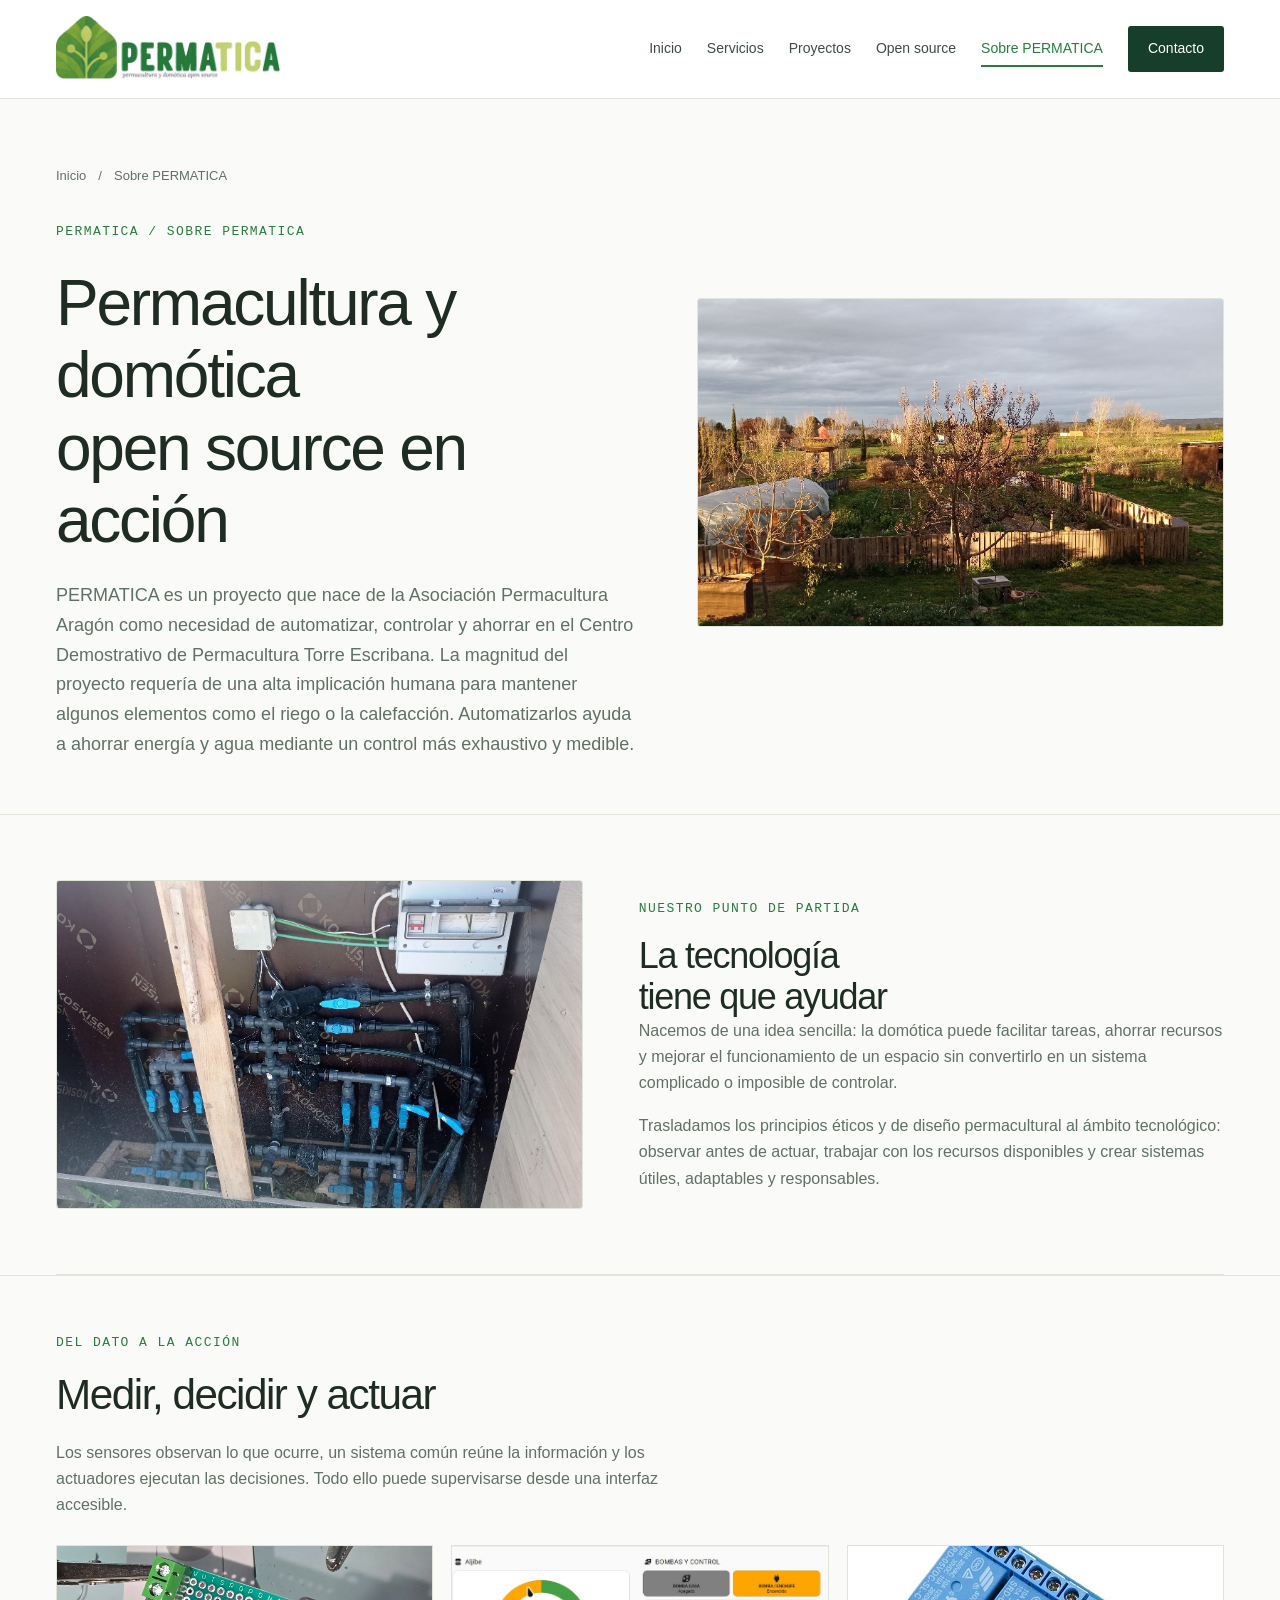
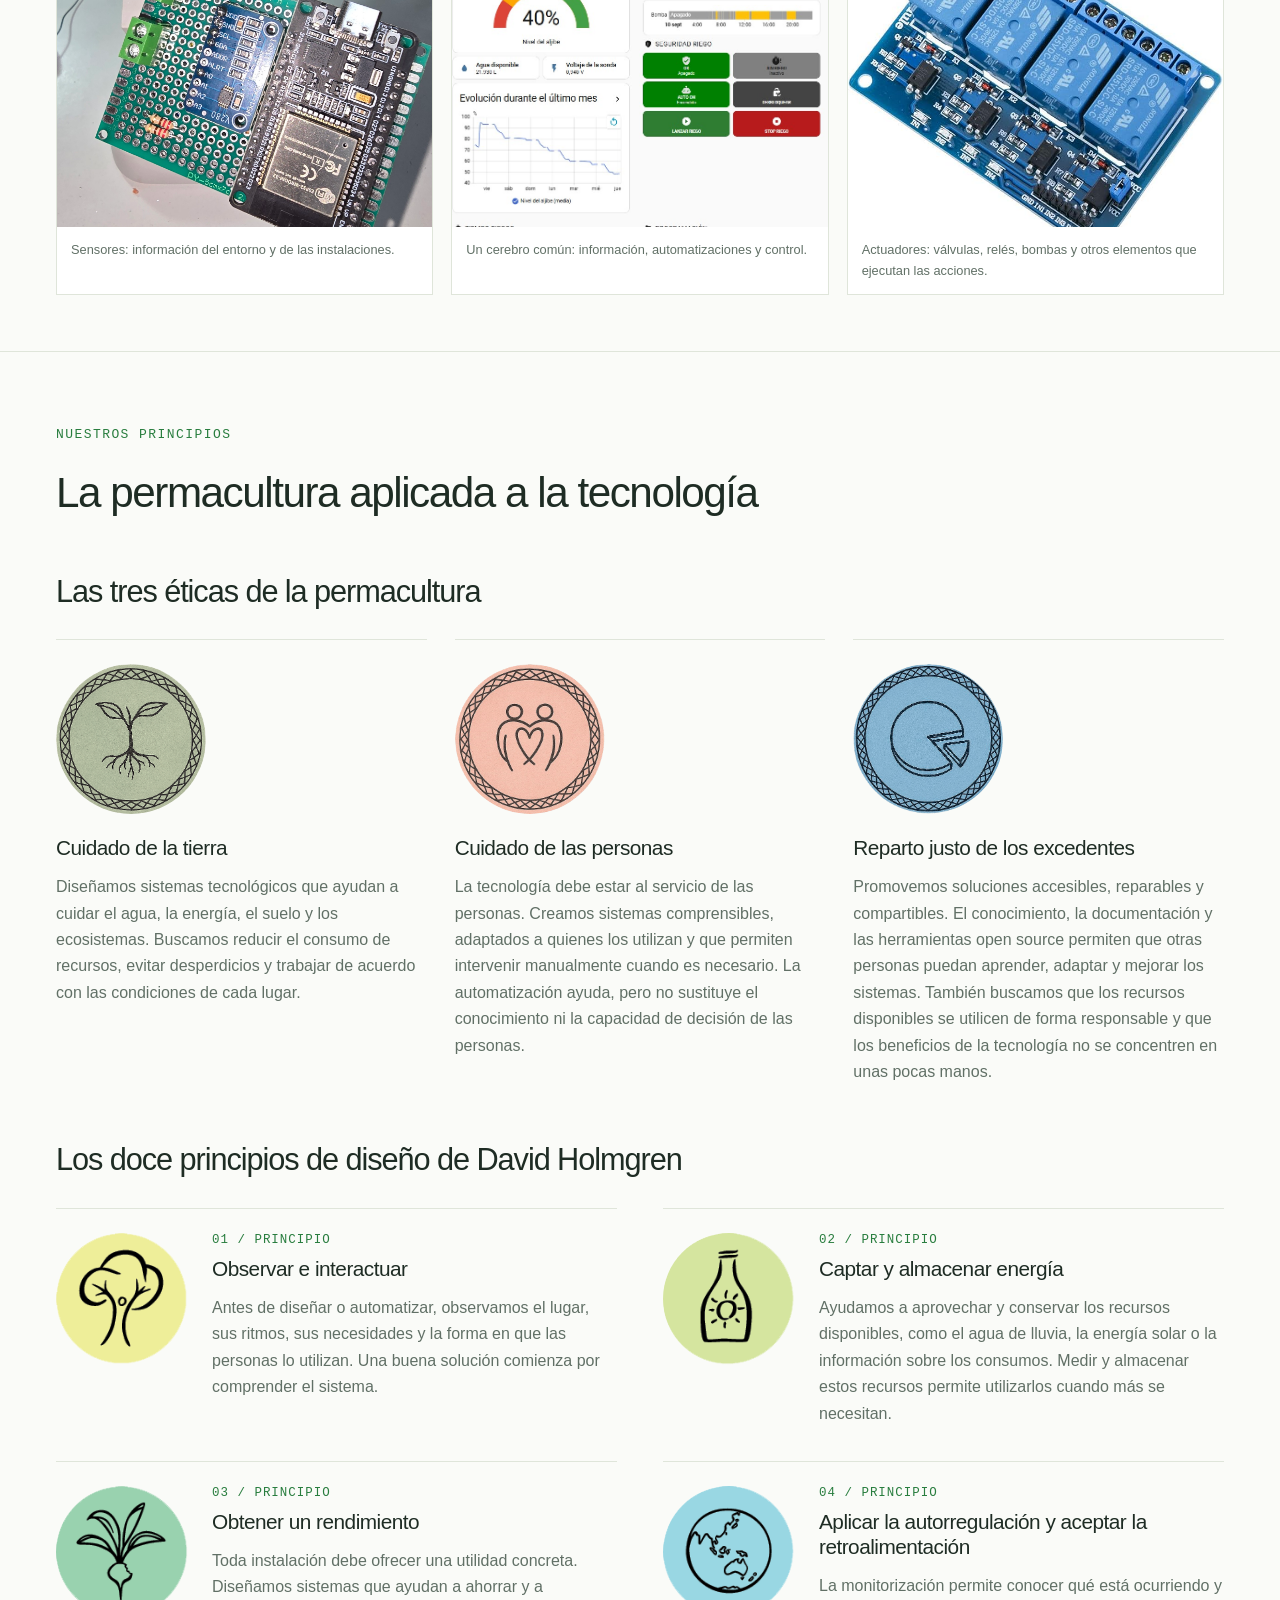
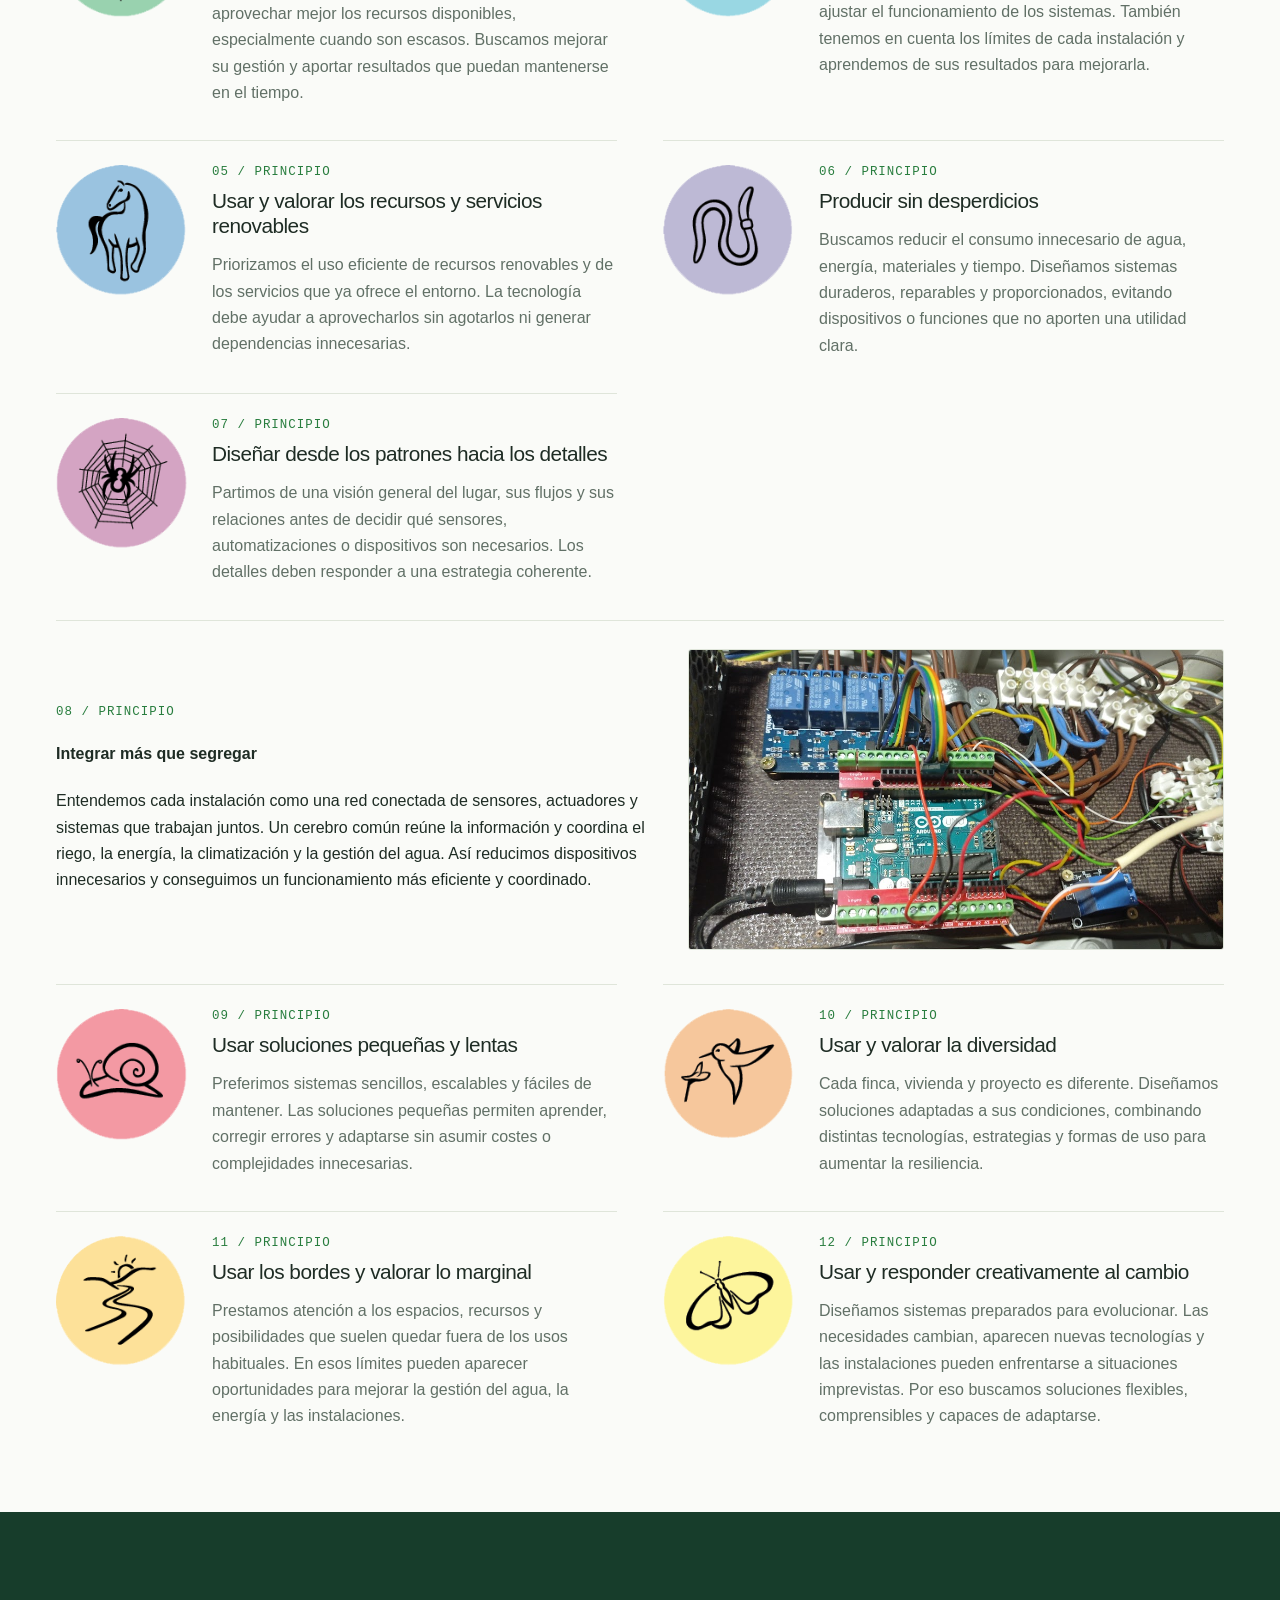
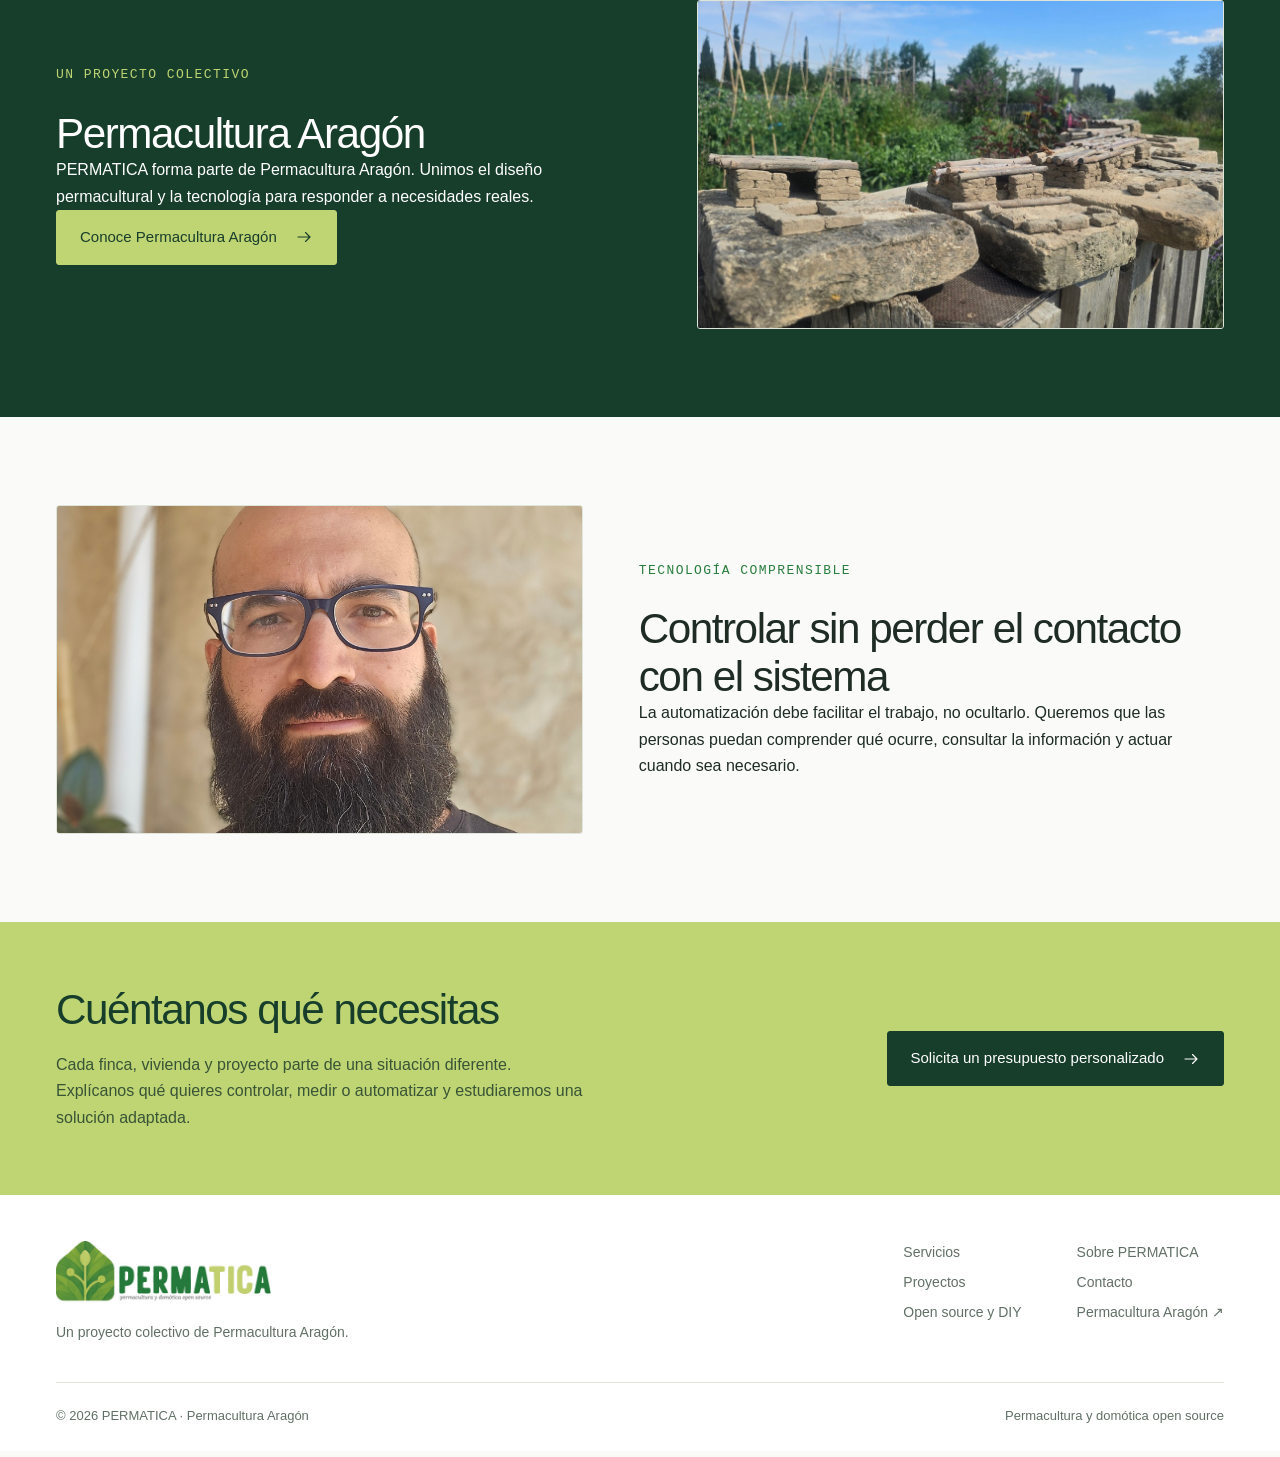
==== commit 93151f78: "Integrar galería visual en Sobre PERMATICA" ====
--- a/sobre-permatica.html
+++ b/sobre-permatica.html
@@ -5,40 +5,44 @@
     <meta name="viewport" content="width=device-width,initial-scale=1">
     <meta name="color-scheme" content="light">
     <meta name="theme-color" content="#173d2b">
-    <title>Sobre PERMATICA · Permacultura Aragón</title>
-    <meta name="description" content="PERMATICA aplica los principios éticos y de diseño de la permacultura a la domótica, la automatización y la tecnología open source.">
+    <title>Permática: permacultura y domótica open source</title>
+    <meta name="description" content="Descubre cómo PERMATICA aplica las éticas y principios de la permacultura a la domótica, la automatización, el ahorro de agua y energía y la tecnología open source.">
+    <meta name="robots" content="index,follow,max-image-preview:large">
+    <link rel="canonical" href="https://permaculturaaragon.github.io/web-permatica/sobre-permatica.html">
+    <meta property="og:locale" content="es_ES">
+    <meta property="og:type" content="website">
+    <meta property="og:title" content="Permática: permacultura y domótica open source">
+    <meta property="og:description" content="Las éticas y los 12 principios de la permacultura aplicados a la domótica, la automatización y la gestión eficiente de agua y energía.">
+    <meta property="og:url" content="https://permaculturaaragon.github.io/web-permatica/sobre-permatica.html">
+    <meta property="og:site_name" content="PERMATICA · Permacultura Aragón">
+    <meta property="og:image" content="https://permaculturaaragon.github.io/web-permatica/assets/sobre-permatica/sobre-hero-torre-escribana.jpg">
+    <meta name="twitter:card" content="summary_large_image">
+    <meta name="twitter:title" content="Permática: permacultura y domótica open source">
+    <meta name="twitter:description" content="Permacultura aplicada a la domótica, la automatización y la tecnología open source.">
+    <meta name="twitter:image" content="https://permaculturaaragon.github.io/web-permatica/assets/sobre-permatica/sobre-hero-torre-escribana.jpg">
+    <script type="application/ld+json">
+      {
+        "@context":"https://schema.org",
+        "@type":"AboutPage",
+        "name":"Sobre PERMATICA",
+        "headline":"Permacultura y domótica open source en acción",
+        "description":"PERMATICA aplica las éticas y principios de la permacultura a la domótica, la automatización y la gestión eficiente de agua y energía.",
+        "url":"https://permaculturaaragon.github.io/web-permatica/sobre-permatica.html",
+        "inLanguage":"es",
+        "primaryImageOfPage":{"@type":"ImageObject","url":"https://permaculturaaragon.github.io/web-permatica/assets/sobre-permatica/sobre-hero-torre-escribana.jpg"},
+        "isPartOf":{"@type":"WebSite","name":"PERMATICA","url":"https://permaculturaaragon.github.io/web-permatica/"},
+        "about":[
+          {"@type":"Thing","name":"Permacultura"},
+          {"@type":"Thing","name":"Domótica"},
+          {"@type":"Thing","name":"Automatización"},
+          {"@type":"Thing","name":"Tecnología open source"},
+          {"@type":"Thing","name":"Gestión del agua"},
+          {"@type":"Thing","name":"Eficiencia energética"}
+        ]
+      }
+    </script>
     <link rel="stylesheet" href="assets/site.css">
-    <style>
-      .about-principles{padding:72px 0 82px}
-      .about-principles>h2{margin-bottom:38px}
-      .principles-block{margin-top:58px}
-      .principles-block>h3{font-size:clamp(1.7rem,2.4vw,2.35rem);margin-bottom:30px}
-      .ethics-grid{display:grid;grid-template-columns:repeat(3,1fr);gap:28px}
-      .ethic-card,.holmgren-card{border-top:1px solid var(--line);padding-top:24px}
-      .ethic-card{display:flex;flex-direction:column;align-items:flex-start}
-      .principle-image{width:132px;height:132px;aspect-ratio:1;border-radius:50%;object-fit:cover;margin-bottom:22px}
-      .ethic-card .principle-image{width:150px;height:150px}
-      .ethic-card h4,.holmgren-card h4{font-size:1.3rem;font-weight:500;letter-spacing:-.025em;line-height:1.2;margin:0 0 13px;color:var(--ink)}
-      .ethic-card p,.holmgren-card p{color:var(--muted)}
-      .holmgren-grid{display:grid;grid-template-columns:repeat(2,minmax(0,1fr));gap:34px 46px}
-      .holmgren-card{display:grid;grid-template-columns:132px minmax(0,1fr);gap:24px;align-items:start}
-      .holmgren-card .principle-image{margin:0}
-      .principle-num{font: .78rem ui-monospace,SFMono-Regular,Consolas,monospace;letter-spacing:.08em;text-transform:uppercase;color:var(--green);display:block;margin-bottom:10px}
-      @media(max-width:900px){
-        .ethics-grid{grid-template-columns:1fr 1fr}
-        .holmgren-grid{grid-template-columns:1fr}
-      }
-      @media(max-width:640px){
-        .about-principles{padding:52px 0 60px}
-        .ethics-grid{grid-template-columns:1fr}
-        .ethic-card{display:grid;grid-template-columns:104px 1fr;column-gap:20px;align-items:start}
-        .ethic-card .principle-image{width:104px;height:104px;grid-row:1/3;margin:0}
-        .ethic-card h4{align-self:end}
-        .holmgren-card{grid-template-columns:92px 1fr;gap:18px}
-        .holmgren-card .principle-image{width:92px;height:92px}
-        .principles-block{margin-top:46px}
-      }
-    </style>
+    <link rel="stylesheet" href="assets/visual.css">
     <script src="assets/site.js" defer></script>
   </head>
   <body>
@@ -57,27 +61,52 @@
 
     <main id="contenido">
       <section class="page-intro">
-        <div class="container">
-          <div class="breadcrumb"><a href="index.html">Inicio</a><span aria-hidden="true">/</span><span>Sobre PERMATICA</span></div>
-          <span class="eyebrow">PERMATICA / Sobre PERMATICA</span>
-          <h1>Permacultura y domótica<br>open source en acción</h1>
-          <p class="lead">PERMATICA es un proyecto que nace de la Asociación Permacultura Aragón como necesidad de automatizar, controlar y ahorrar en el Centro Demostrativo de Permacultura Torre Escribana. La magnitud del proyecto requería de una alta implicación humana para mantener algunos elementos como el riego o la calefacción. Automatizarlos ayuda a ahorrar energía y agua mediante un control más exhaustivo y medible.</p>
+        <div class="container media-split">
+          <div class="media-copy">
+            <div class="breadcrumb"><a href="index.html">Inicio</a><span aria-hidden="true">/</span><span>Sobre PERMATICA</span></div>
+            <span class="eyebrow">PERMATICA / Sobre PERMATICA</span>
+            <h1>Permacultura y domótica<br>open source en acción</h1>
+            <p class="lead">PERMATICA es un proyecto que nace de la Asociación Permacultura Aragón como necesidad de automatizar, controlar y ahorrar en el Centro Demostrativo de Permacultura Torre Escribana. La magnitud del proyecto requería de una alta implicación humana para mantener algunos elementos como el riego o la calefacción. Automatizarlos ayuda a ahorrar energía y agua mediante un control más exhaustivo y medible.</p>
+          </div>
+          <figure class="media-frame landscape">
+            <img src="assets/sobre-permatica/sobre-hero-torre-escribana.jpg" alt="Torre Escribana, Centro Demostrativo de Permacultura donde nace PERMATICA" fetchpriority="high">
+          </figure>
         </div>
       </section>
 
       <div class="container">
-        <section class="detail-section">
-          <div>
+        <section class="detail-section media-split reverse">
+          <div class="media-copy">
             <span class="eyebrow">Nuestro punto de partida</span>
             <h2>La tecnología<br>tiene que ayudar</h2>
-          </div>
-          <div>
             <p>Nacemos de una idea sencilla: la domótica puede facilitar tareas, ahorrar recursos y mejorar el funcionamiento de un espacio sin convertirlo en un sistema complicado o imposible de controlar.</p>
             <p>Trasladamos los principios éticos y de diseño permacultural al ámbito tecnológico: observar antes de actuar, trabajar con los recursos disponibles y crear sistemas útiles, adaptables y responsables.</p>
           </div>
+          <figure class="media-frame landscape">
+            <img src="assets/sobre-permatica/sobre-tecnologia-en-accion.jpg" alt="Tecnología y automatización aplicadas a una instalación real de PERMATICA" loading="lazy">
+          </figure>
         </section>
-
-        <section class="about-principles" aria-labelledby="principios-title">
+      </div>
+
+      <section class="visual-band">
+        <div class="container">
+          <div class="section-head">
+            <div>
+              <span class="eyebrow">Del dato a la acción</span>
+              <h2>Medir, decidir y actuar</h2>
+              <p>Los sensores observan lo que ocurre, un sistema común reúne la información y los actuadores ejecutan las decisiones. Todo ello puede supervisarse desde una interfaz accesible.</p>
+            </div>
+          </div>
+          <div class="media-grid">
+            <figure class="media-card"><img src="assets/sobre-permatica/sobre-detalle-sensor.jpg" alt="Sensor utilizado para medir variables de una instalación" loading="lazy"><figcaption>Sensores: información del entorno y de las instalaciones.</figcaption></figure>
+            <figure class="media-card"><img src="assets/sobre-permatica/sobre-home-assistant.jpg" alt="Panel de control Home Assistant utilizado para supervisar una instalación" loading="lazy"><figcaption>Un cerebro común: información, automatizaciones y control.</figcaption></figure>
+            <figure class="media-card"><img src="assets/sobre-permatica/sobre-actuador.jpg" alt="Actuador que permite controlar una instalación automatizada" loading="lazy"><figcaption>Actuadores: válvulas, relés, bombas y otros elementos que ejecutan las acciones.</figcaption></figure>
+          </div>
+        </div>
+      </section>
+
+      <div class="container">
+        <section class="principles-visual" aria-labelledby="principios-title">
           <span class="eyebrow">Nuestros principios</span>
           <h2 id="principios-title">La permacultura aplicada a la tecnología</h2>
 
@@ -85,25 +114,16 @@
             <h3>Las tres éticas de la permacultura</h3>
             <div class="ethics-grid">
               <article class="ethic-card">
-                <img class="principle-image" src="assets/principios/tierra.png" alt="Símbolo de cuidado de la tierra" loading="lazy">
-                <div>
-                  <h4>Cuidado de la tierra</h4>
-                  <p>Diseñamos sistemas tecnológicos que ayudan a cuidar el agua, la energía, el suelo y los ecosistemas. Buscamos reducir el consumo de recursos, evitar desperdicios y trabajar de acuerdo con las condiciones de cada lugar.</p>
-                </div>
+                <img class="principle-image round-image" src="assets/principios/tierra.png" alt="Símbolo de cuidado de la tierra" loading="lazy">
+                <div><h4>Cuidado de la tierra</h4><p>Diseñamos sistemas tecnológicos que ayudan a cuidar el agua, la energía, el suelo y los ecosistemas. Buscamos reducir el consumo de recursos, evitar desperdicios y trabajar de acuerdo con las condiciones de cada lugar.</p></div>
               </article>
               <article class="ethic-card">
-                <img class="principle-image" src="assets/principios/gente.png" alt="Símbolo de cuidado de las personas" loading="lazy">
-                <div>
-                  <h4>Cuidado de las personas</h4>
-                  <p>La tecnología debe estar al servicio de las personas. Creamos sistemas comprensibles, adaptados a quienes los utilizan y que permiten intervenir manualmente cuando es necesario. La automatización ayuda, pero no sustituye el conocimiento ni la capacidad de decisión de las personas.</p>
-                </div>
+                <img class="principle-image round-image" src="assets/principios/gente.png" alt="Símbolo de cuidado de las personas" loading="lazy">
+                <div><h4>Cuidado de las personas</h4><p>La tecnología debe estar al servicio de las personas. Creamos sistemas comprensibles, adaptados a quienes los utilizan y que permiten intervenir manualmente cuando es necesario. La automatización ayuda, pero no sustituye el conocimiento ni la capacidad de decisión de las personas.</p></div>
               </article>
               <article class="ethic-card">
-                <img class="principle-image" src="assets/principios/reparto.png" alt="Símbolo de reparto justo de los excedentes" loading="lazy">
-                <div>
-                  <h4>Reparto justo de los excedentes</h4>
-                  <p>Promovemos soluciones accesibles, reparables y compartibles. El conocimiento, la documentación y las herramientas open source permiten que otras personas puedan aprender, adaptar y mejorar los sistemas. También buscamos que los recursos disponibles se utilicen de forma responsable y que los beneficios de la tecnología no se concentren en unas pocas manos.</p>
-                </div>
+                <img class="principle-image round-image" src="assets/principios/reparto.png" alt="Símbolo de reparto justo de los excedentes" loading="lazy">
+                <div><h4>Reparto justo de los excedentes</h4><p>Promovemos soluciones accesibles, reparables y compartibles. El conocimiento, la documentación y las herramientas open source permiten que otras personas puedan aprender, adaptar y mejorar los sistemas. También buscamos que los recursos disponibles se utilicen de forma responsable y que los beneficios de la tecnología no se concentren en unas pocas manos.</p></div>
               </article>
             </div>
           </div>
@@ -111,69 +131,54 @@
           <div class="principles-block">
             <h3>Los doce principios de diseño de David Holmgren</h3>
             <div class="holmgren-grid">
-              <article class="holmgren-card">
-                <img class="principle-image" src="assets/principios/es_principle_1.png" alt="Icono del principio observar e interactuar" loading="lazy">
-                <div><span class="principle-num">01 / Principio</span><h4>Observar e interactuar</h4><p>Antes de diseñar o automatizar, observamos el lugar, sus ritmos, sus necesidades y la forma en que las personas lo utilizan. Una buena solución comienza por comprender el sistema.</p></div>
-              </article>
-              <article class="holmgren-card">
-                <img class="principle-image" src="assets/principios/es_principle_2.png" alt="Icono del principio captar y almacenar energía" loading="lazy">
-                <div><span class="principle-num">02 / Principio</span><h4>Captar y almacenar energía</h4><p>Ayudamos a aprovechar y conservar los recursos disponibles, como el agua de lluvia, la energía solar o la información sobre los consumos. Medir y almacenar estos recursos permite utilizarlos cuando más se necesitan.</p></div>
-              </article>
-              <article class="holmgren-card">
-                <img class="principle-image" src="assets/principios/es_principle_3.png" alt="Icono del principio obtener un rendimiento" loading="lazy">
-                <div><span class="principle-num">03 / Principio</span><h4>Obtener un rendimiento</h4><p>Toda instalación debe ofrecer una utilidad concreta. Diseñamos sistemas que ayudan a ahorrar y a aprovechar mejor los recursos disponibles, especialmente cuando son escasos. Buscamos mejorar su gestión y aportar resultados que puedan mantenerse en el tiempo.</p></div>
-              </article>
-              <article class="holmgren-card">
-                <img class="principle-image" src="assets/principios/es_principle_4.png" alt="Icono del principio aplicar la autorregulación y aceptar la retroalimentación" loading="lazy">
-                <div><span class="principle-num">04 / Principio</span><h4>Aplicar la autorregulación y aceptar la retroalimentación</h4><p>La monitorización permite conocer qué está ocurriendo y ajustar el funcionamiento de los sistemas. También tenemos en cuenta los límites de cada instalación y aprendemos de sus resultados para mejorarla.</p></div>
-              </article>
-              <article class="holmgren-card">
-                <img class="principle-image" src="assets/principios/es_principle_5.png" alt="Icono del principio usar y valorar los recursos y servicios renovables" loading="lazy">
-                <div><span class="principle-num">05 / Principio</span><h4>Usar y valorar los recursos y servicios renovables</h4><p>Priorizamos el uso eficiente de recursos renovables y de los servicios que ya ofrece el entorno. La tecnología debe ayudar a aprovecharlos sin agotarlos ni generar dependencias innecesarias.</p></div>
-              </article>
-              <article class="holmgren-card">
-                <img class="principle-image" src="assets/principios/es_principle_6.png" alt="Icono del principio producir sin desperdicios" loading="lazy">
-                <div><span class="principle-num">06 / Principio</span><h4>Producir sin desperdicios</h4><p>Buscamos reducir el consumo innecesario de agua, energía, materiales y tiempo. Diseñamos sistemas duraderos, reparables y proporcionados, evitando dispositivos o funciones que no aporten una utilidad clara.</p></div>
-              </article>
-              <article class="holmgren-card">
-                <img class="principle-image" src="assets/principios/es_principle_7.png" alt="Icono del principio diseñar desde los patrones hacia los detalles" loading="lazy">
-                <div><span class="principle-num">07 / Principio</span><h4>Diseñar desde los patrones hacia los detalles</h4><p>Partimos de una visión general del lugar, sus flujos y sus relaciones antes de decidir qué sensores, automatizaciones o dispositivos son necesarios. Los detalles deben responder a una estrategia coherente.</p></div>
-              </article>
-              <article class="holmgren-card">
-                <img class="principle-image" src="assets/principios/es_principle_8.png" alt="Icono del principio integrar más que segregar" loading="lazy">
-                <div><span class="principle-num">08 / Principio</span><h4>Integrar más que segregar</h4><p>Entendemos cada instalación como una red conectada de sensores, actuadores y sistemas que trabajan juntos. Un cerebro común reúne la información y coordina el riego, la energía, la climatización y la gestión del agua. Así reducimos dispositivos innecesarios y conseguimos un funcionamiento más eficiente y coordinado.</p></div>
-              </article>
-              <article class="holmgren-card">
-                <img class="principle-image" src="assets/principios/es_principle_9.png" alt="Icono del principio usar soluciones pequeñas y lentas" loading="lazy">
-                <div><span class="principle-num">09 / Principio</span><h4>Usar soluciones pequeñas y lentas</h4><p>Preferimos sistemas sencillos, escalables y fáciles de mantener. Las soluciones pequeñas permiten aprender, corregir errores y adaptarse sin asumir costes o complejidades innecesarias.</p></div>
-              </article>
-              <article class="holmgren-card">
-                <img class="principle-image" src="assets/principios/es_principle_10.png" alt="Icono del principio usar y valorar la diversidad" loading="lazy">
-                <div><span class="principle-num">10 / Principio</span><h4>Usar y valorar la diversidad</h4><p>Cada finca, vivienda y proyecto es diferente. Diseñamos soluciones adaptadas a sus condiciones, combinando distintas tecnologías, estrategias y formas de uso para aumentar la resiliencia.</p></div>
-              </article>
-              <article class="holmgren-card">
-                <img class="principle-image" src="assets/principios/es_principle_11.png" alt="Icono del principio usar los bordes y valorar lo marginal" loading="lazy">
-                <div><span class="principle-num">11 / Principio</span><h4>Usar los bordes y valorar lo marginal</h4><p>Prestamos atención a los espacios, recursos y posibilidades que suelen quedar fuera de los usos habituales. En esos límites pueden aparecer oportunidades para mejorar la gestión del agua, la energía y las instalaciones.</p></div>
-              </article>
-              <article class="holmgren-card">
-                <img class="principle-image" src="assets/principios/es_principle_12.png" alt="Icono del principio usar y responder creativamente al cambio" loading="lazy">
-                <div><span class="principle-num">12 / Principio</span><h4>Usar y responder creativamente al cambio</h4><p>Diseñamos sistemas preparados para evolucionar. Las necesidades cambian, aparecen nuevas tecnologías y las instalaciones pueden enfrentarse a situaciones imprevistas. Por eso buscamos soluciones flexibles, comprensibles y capaces de adaptarse.</p></div>
-              </article>
+              <article class="holmgren-card"><img class="principle-image round-image" src="assets/principios/es_principle_1.png" alt="Icono del principio observar e interactuar" loading="lazy"><div><span class="principle-num">01 / Principio</span><h4>Observar e interactuar</h4><p>Antes de diseñar o automatizar, observamos el lugar, sus ritmos, sus necesidades y la forma en que las personas lo utilizan. Una buena solución comienza por comprender el sistema.</p></div></article>
+              <article class="holmgren-card"><img class="principle-image round-image" src="assets/principios/es_principle_2.png" alt="Icono del principio captar y almacenar energía" loading="lazy"><div><span class="principle-num">02 / Principio</span><h4>Captar y almacenar energía</h4><p>Ayudamos a aprovechar y conservar los recursos disponibles, como el agua de lluvia, la energía solar o la información sobre los consumos. Medir y almacenar estos recursos permite utilizarlos cuando más se necesitan.</p></div></article>
+              <article class="holmgren-card"><img class="principle-image round-image" src="assets/principios/es_principle_3.png" alt="Icono del principio obtener un rendimiento" loading="lazy"><div><span class="principle-num">03 / Principio</span><h4>Obtener un rendimiento</h4><p>Toda instalación debe ofrecer una utilidad concreta. Diseñamos sistemas que ayudan a ahorrar y a aprovechar mejor los recursos disponibles, especialmente cuando son escasos. Buscamos mejorar su gestión y aportar resultados que puedan mantenerse en el tiempo.</p></div></article>
+              <article class="holmgren-card"><img class="principle-image round-image" src="assets/principios/es_principle_4.png" alt="Icono del principio aplicar la autorregulación y aceptar la retroalimentación" loading="lazy"><div><span class="principle-num">04 / Principio</span><h4>Aplicar la autorregulación y aceptar la retroalimentación</h4><p>La monitorización permite conocer qué está ocurriendo y ajustar el funcionamiento de los sistemas. También tenemos en cuenta los límites de cada instalación y aprendemos de sus resultados para mejorarla.</p></div></article>
+              <article class="holmgren-card"><img class="principle-image round-image" src="assets/principios/es_principle_5.png" alt="Icono del principio usar y valorar los recursos y servicios renovables" loading="lazy"><div><span class="principle-num">05 / Principio</span><h4>Usar y valorar los recursos y servicios renovables</h4><p>Priorizamos el uso eficiente de recursos renovables y de los servicios que ya ofrece el entorno. La tecnología debe ayudar a aprovecharlos sin agotarlos ni generar dependencias innecesarias.</p></div></article>
+              <article class="holmgren-card"><img class="principle-image round-image" src="assets/principios/es_principle_6.png" alt="Icono del principio producir sin desperdicios" loading="lazy"><div><span class="principle-num">06 / Principio</span><h4>Producir sin desperdicios</h4><p>Buscamos reducir el consumo innecesario de agua, energía, materiales y tiempo. Diseñamos sistemas duraderos, reparables y proporcionados, evitando dispositivos o funciones que no aporten una utilidad clara.</p></div></article>
+              <article class="holmgren-card"><img class="principle-image round-image" src="assets/principios/es_principle_7.png" alt="Icono del principio diseñar desde los patrones hacia los detalles" loading="lazy"><div><span class="principle-num">07 / Principio</span><h4>Diseñar desde los patrones hacia los detalles</h4><p>Partimos de una visión general del lugar, sus flujos y sus relaciones antes de decidir qué sensores, automatizaciones o dispositivos son necesarios. Los detalles deben responder a una estrategia coherente.</p></div></article>
+
+              <article class="principle-feature">
+                <div>
+                  <span class="principle-num">08 / Principio</span>
+                  <h4>Integrar más que segregar</h4>
+                  <p>Entendemos cada instalación como una red conectada de sensores, actuadores y sistemas que trabajan juntos. Un cerebro común reúne la información y coordina el riego, la energía, la climatización y la gestión del agua. Así reducimos dispositivos innecesarios y conseguimos un funcionamiento más eficiente y coordinado.</p>
+                </div>
+                <figure class="media-frame">
+                  <img src="assets/sobre-permatica/sobre-diagrama-sistema.png" alt="Diagrama de sensores, red, cerebro común y actuadores de un sistema PERMATICA" loading="lazy">
+                </figure>
+              </article>
+
+              <article class="holmgren-card"><img class="principle-image round-image" src="assets/principios/es_principle_9.png" alt="Icono del principio usar soluciones pequeñas y lentas" loading="lazy"><div><span class="principle-num">09 / Principio</span><h4>Usar soluciones pequeñas y lentas</h4><p>Preferimos sistemas sencillos, escalables y fáciles de mantener. Las soluciones pequeñas permiten aprender, corregir errores y adaptarse sin asumir costes o complejidades innecesarias.</p></div></article>
+              <article class="holmgren-card"><img class="principle-image round-image" src="assets/principios/es_principle_10.png" alt="Icono del principio usar y valorar la diversidad" loading="lazy"><div><span class="principle-num">10 / Principio</span><h4>Usar y valorar la diversidad</h4><p>Cada finca, vivienda y proyecto es diferente. Diseñamos soluciones adaptadas a sus condiciones, combinando distintas tecnologías, estrategias y formas de uso para aumentar la resiliencia.</p></div></article>
+              <article class="holmgren-card"><img class="principle-image round-image" src="assets/principios/es_principle_11.png" alt="Icono del principio usar los bordes y valorar lo marginal" loading="lazy"><div><span class="principle-num">11 / Principio</span><h4>Usar los bordes y valorar lo marginal</h4><p>Prestamos atención a los espacios, recursos y posibilidades que suelen quedar fuera de los usos habituales. En esos límites pueden aparecer oportunidades para mejorar la gestión del agua, la energía y las instalaciones.</p></div></article>
+              <article class="holmgren-card"><img class="principle-image round-image" src="assets/principios/es_principle_12.png" alt="Icono del principio usar y responder creativamente al cambio" loading="lazy"><div><span class="principle-num">12 / Principio</span><h4>Usar y responder creativamente al cambio</h4><p>Diseñamos sistemas preparados para evolucionar. Las necesidades cambian, aparecen nuevas tecnologías y las instalaciones pueden enfrentarse a situaciones imprevistas. Por eso buscamos soluciones flexibles, comprensibles y capaces de adaptarse.</p></div></article>
             </div>
           </div>
         </section>
       </div>
 
       <section class="section dark-section">
-        <div class="container">
-          <div class="section-head">
-            <div>
-              <span class="eyebrow light">Un proyecto colectivo</span>
-              <h2>Permacultura Aragón</h2>
-              <p>PERMATICA forma parte de Permacultura Aragón. Unimos el diseño permacultural y la tecnología para responder a necesidades reales.</p>
-            </div>
+        <div class="container media-split">
+          <div class="media-copy">
+            <span class="eyebrow light">Un proyecto colectivo</span>
+            <h2>Permacultura Aragón</h2>
+            <p>PERMATICA forma parte de Permacultura Aragón. Unimos el diseño permacultural y la tecnología para responder a necesidades reales.</p>
             <a class="button pale" href="https://permaculturaaragon.org/">Conoce Permacultura Aragón<svg viewBox="0 0 24 24" fill="none" stroke="currentColor" stroke-width="1.5" stroke-linecap="round" stroke-linejoin="round" aria-hidden="true"><path d="M4 12h16m-6-6 6 6-6 6"/></svg></a>
           </div>
+          <figure class="media-frame landscape"><img src="assets/sobre-permatica/sobre-torre-contexto.jpg" alt="Entorno del Centro Demostrativo de Permacultura Torre Escribana" loading="lazy"></figure>
+        </div>
+      </section>
+
+      <section class="section">
+        <div class="container media-split reverse">
+          <div class="media-copy">
+            <span class="eyebrow">Tecnología comprensible</span>
+            <h2>Controlar sin perder el contacto con el sistema</h2>
+            <p>La automatización debe facilitar el trabajo, no ocultarlo. Queremos que las personas puedan comprender qué ocurre, consultar la información y actuar cuando sea necesario.</p>
+          </div>
+          <figure class="media-frame landscape"><img src="assets/sobre-permatica/sobre-persona-controlando.jpg" alt="Persona supervisando y controlando un sistema PERMATICA" loading="lazy"></figure>
         </div>
       </section>
 
@@ -191,10 +196,7 @@
     <footer class="site-footer">
       <div class="container">
         <div class="footer-top">
-          <div class="footer-brand">
-            <a href="index.html"><img src="assets/logo-permatica.jpg" width="472" height="138" alt="PERMATICA" loading="lazy"></a>
-            <p>Un proyecto colectivo de Permacultura Aragón.</p>
-          </div>
+          <div class="footer-brand"><a href="index.html"><img src="assets/logo-permatica.jpg" width="472" height="138" alt="PERMATICA" loading="lazy"></a><p>Un proyecto colectivo de Permacultura Aragón.</p></div>
           <div class="footer-links">
             <div><a href="servicios.html">Servicios</a><a href="proyectos.html">Proyectos</a><a href="open-source.html">Open source y DIY</a></div>
             <div><a href="sobre-permatica.html">Sobre PERMATICA</a><a href="contacto.html">Contacto</a><a href="https://permaculturaaragon.org/" target="_blank" rel="noopener noreferrer">Permacultura Aragón ↗</a></div>
--- a/assets/visual.css
+++ b/assets/visual.css
@@ -0,0 +1,35 @@
+.media-split{display:grid;grid-template-columns:minmax(0,1fr) minmax(320px,.9fr);gap:56px;align-items:center}
+.media-split.reverse{grid-template-columns:minmax(320px,.9fr) minmax(0,1fr)}
+.media-split.reverse .media-copy{order:2}
+.media-split.reverse .media-frame{order:1}
+.media-frame{margin:0;border-radius:var(--radius);overflow:hidden;background:var(--soft);border:1px solid var(--line)}
+.media-frame img{width:100%;height:100%;object-fit:cover}
+.media-frame.landscape{aspect-ratio:16/10}
+.media-frame.square{aspect-ratio:1}
+.media-caption{padding:10px 14px;font-size:.78rem;color:var(--muted);background:white;border-top:1px solid var(--line)}
+.media-grid{display:grid;grid-template-columns:repeat(3,1fr);gap:18px}
+.media-card{margin:0;background:white;border:1px solid var(--line);overflow:hidden}
+.media-card img{width:100%;aspect-ratio:4/3;object-fit:cover}
+.media-card figcaption{padding:12px 14px;font-size:.8rem;color:var(--muted)}
+.round-image{border-radius:50%;object-fit:cover;aspect-ratio:1}
+.principles-visual{padding:72px 0 82px}
+.principles-visual>h2{margin-bottom:38px}
+.principles-block{margin-top:58px}
+.principles-block>h3{font-size:clamp(1.7rem,2.4vw,2.35rem);margin-bottom:30px}
+.ethics-grid{display:grid;grid-template-columns:repeat(3,1fr);gap:28px}
+.ethic-card,.holmgren-card{border-top:1px solid var(--line);padding-top:24px}
+.ethic-card{display:flex;flex-direction:column;align-items:flex-start}
+.principle-image{width:132px;height:132px;margin-bottom:22px}
+.ethic-card .principle-image{width:150px;height:150px}
+.ethic-card h4,.holmgren-card h4{font-size:1.3rem;font-weight:500;letter-spacing:-.025em;line-height:1.2;margin:0 0 13px;color:var(--ink)}
+.ethic-card p,.holmgren-card p{color:var(--muted)}
+.holmgren-grid{display:grid;grid-template-columns:repeat(2,minmax(0,1fr));gap:34px 46px}
+.holmgren-card{display:grid;grid-template-columns:132px minmax(0,1fr);gap:24px;align-items:start}
+.holmgren-card .principle-image{margin:0}
+.principle-num{font:.78rem ui-monospace,SFMono-Regular,Consolas,monospace;letter-spacing:.08em;text-transform:uppercase;color:var(--green);display:block;margin-bottom:10px}
+.principle-feature{grid-column:1/-1;display:grid;grid-template-columns:minmax(0,1fr) minmax(320px,.9fr);gap:36px;align-items:center;border-top:1px solid var(--line);padding-top:28px}
+.principle-feature .media-frame{aspect-ratio:16/9}
+.visual-band{padding:56px 0;border-top:1px solid var(--line);border-bottom:1px solid var(--line)}
+.visual-band .section-head{margin-bottom:26px}
+@media(max-width:900px){.media-split,.media-split.reverse,.principle-feature{grid-template-columns:1fr;gap:28px}.media-split.reverse .media-copy,.media-split.reverse .media-frame{order:initial}.media-grid,.ethics-grid{grid-template-columns:1fr 1fr}.holmgren-grid{grid-template-columns:1fr}}
+@media(max-width:640px){.media-grid,.ethics-grid{grid-template-columns:1fr}.media-split{gap:22px}.principles-visual{padding:52px 0 60px}.ethic-card{display:grid;grid-template-columns:104px 1fr;column-gap:20px;align-items:start}.ethic-card .principle-image{width:104px;height:104px;grid-row:1/3;margin:0}.ethic-card h4{align-self:end}.holmgren-card{grid-template-columns:92px 1fr;gap:18px}.holmgren-card .principle-image{width:92px;height:92px}.principles-block{margin-top:46px}.principle-feature{gap:20px}.visual-band{padding:40px 0}}
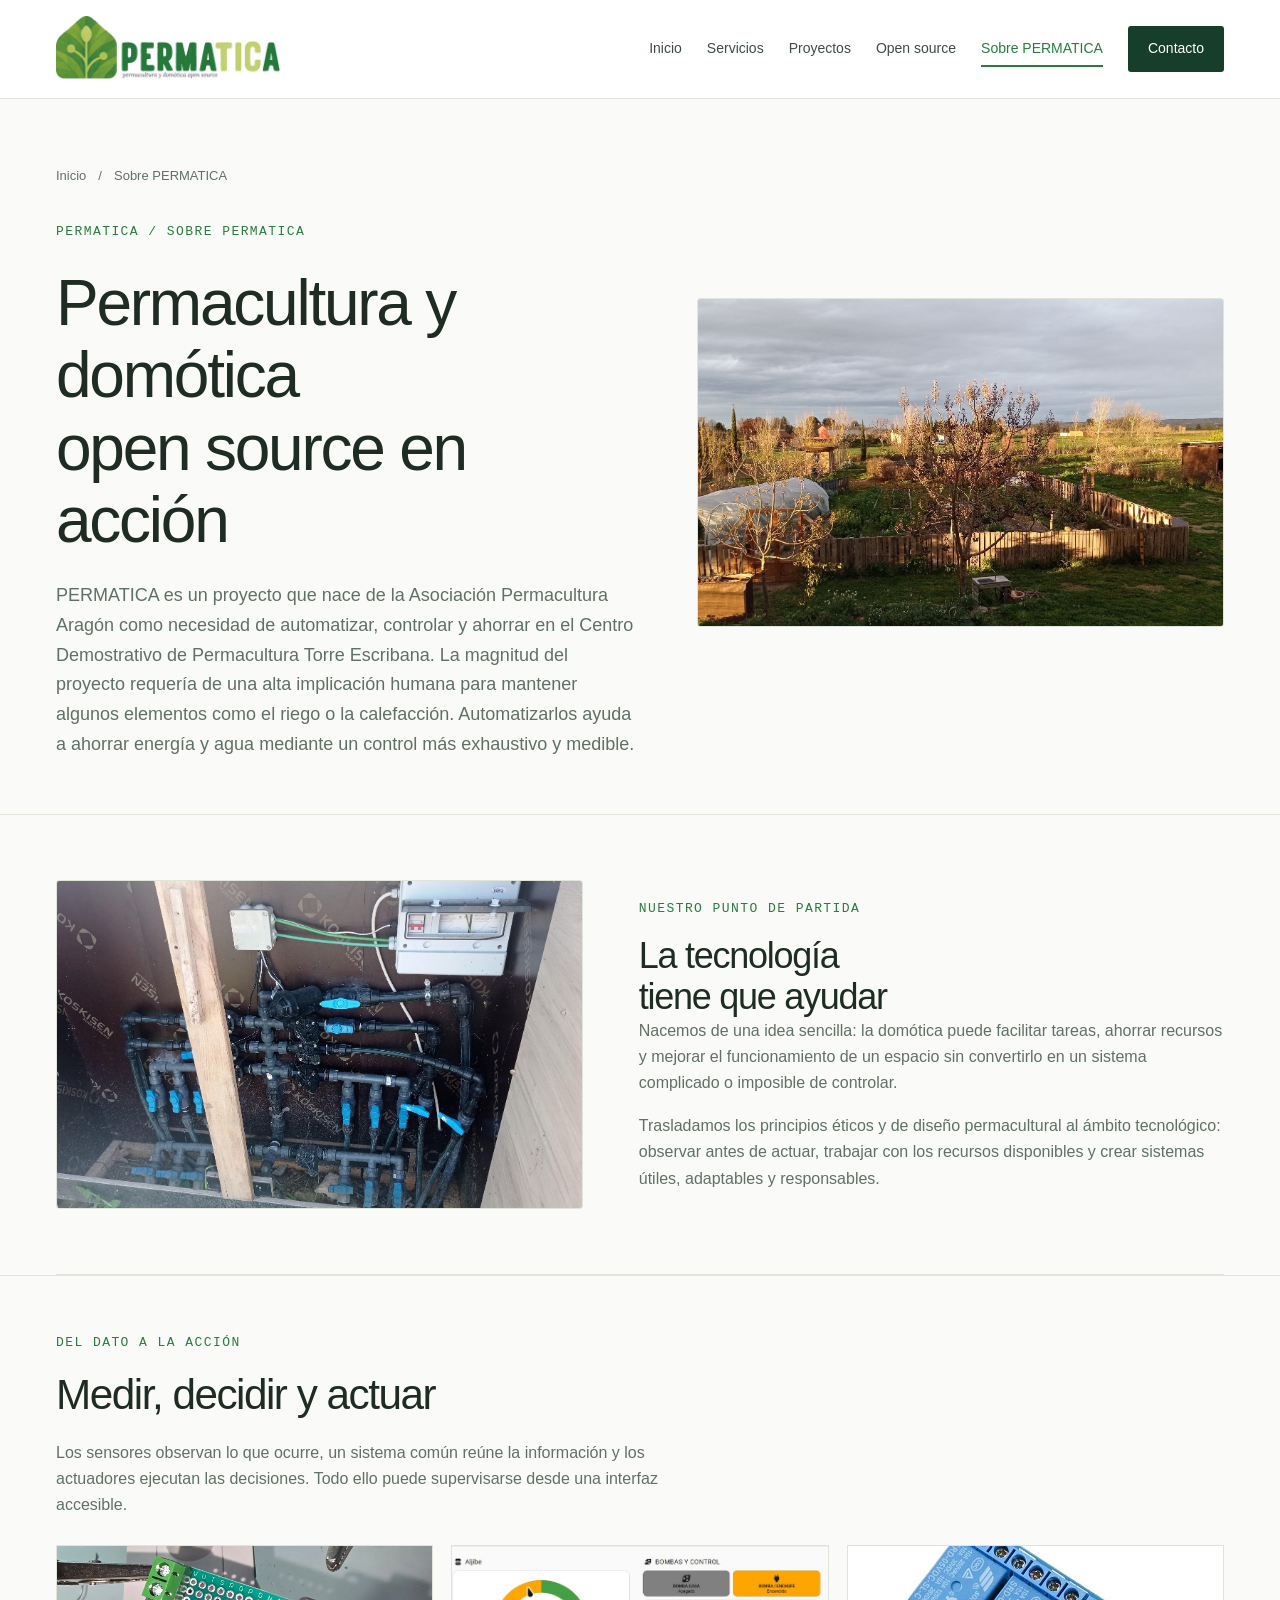
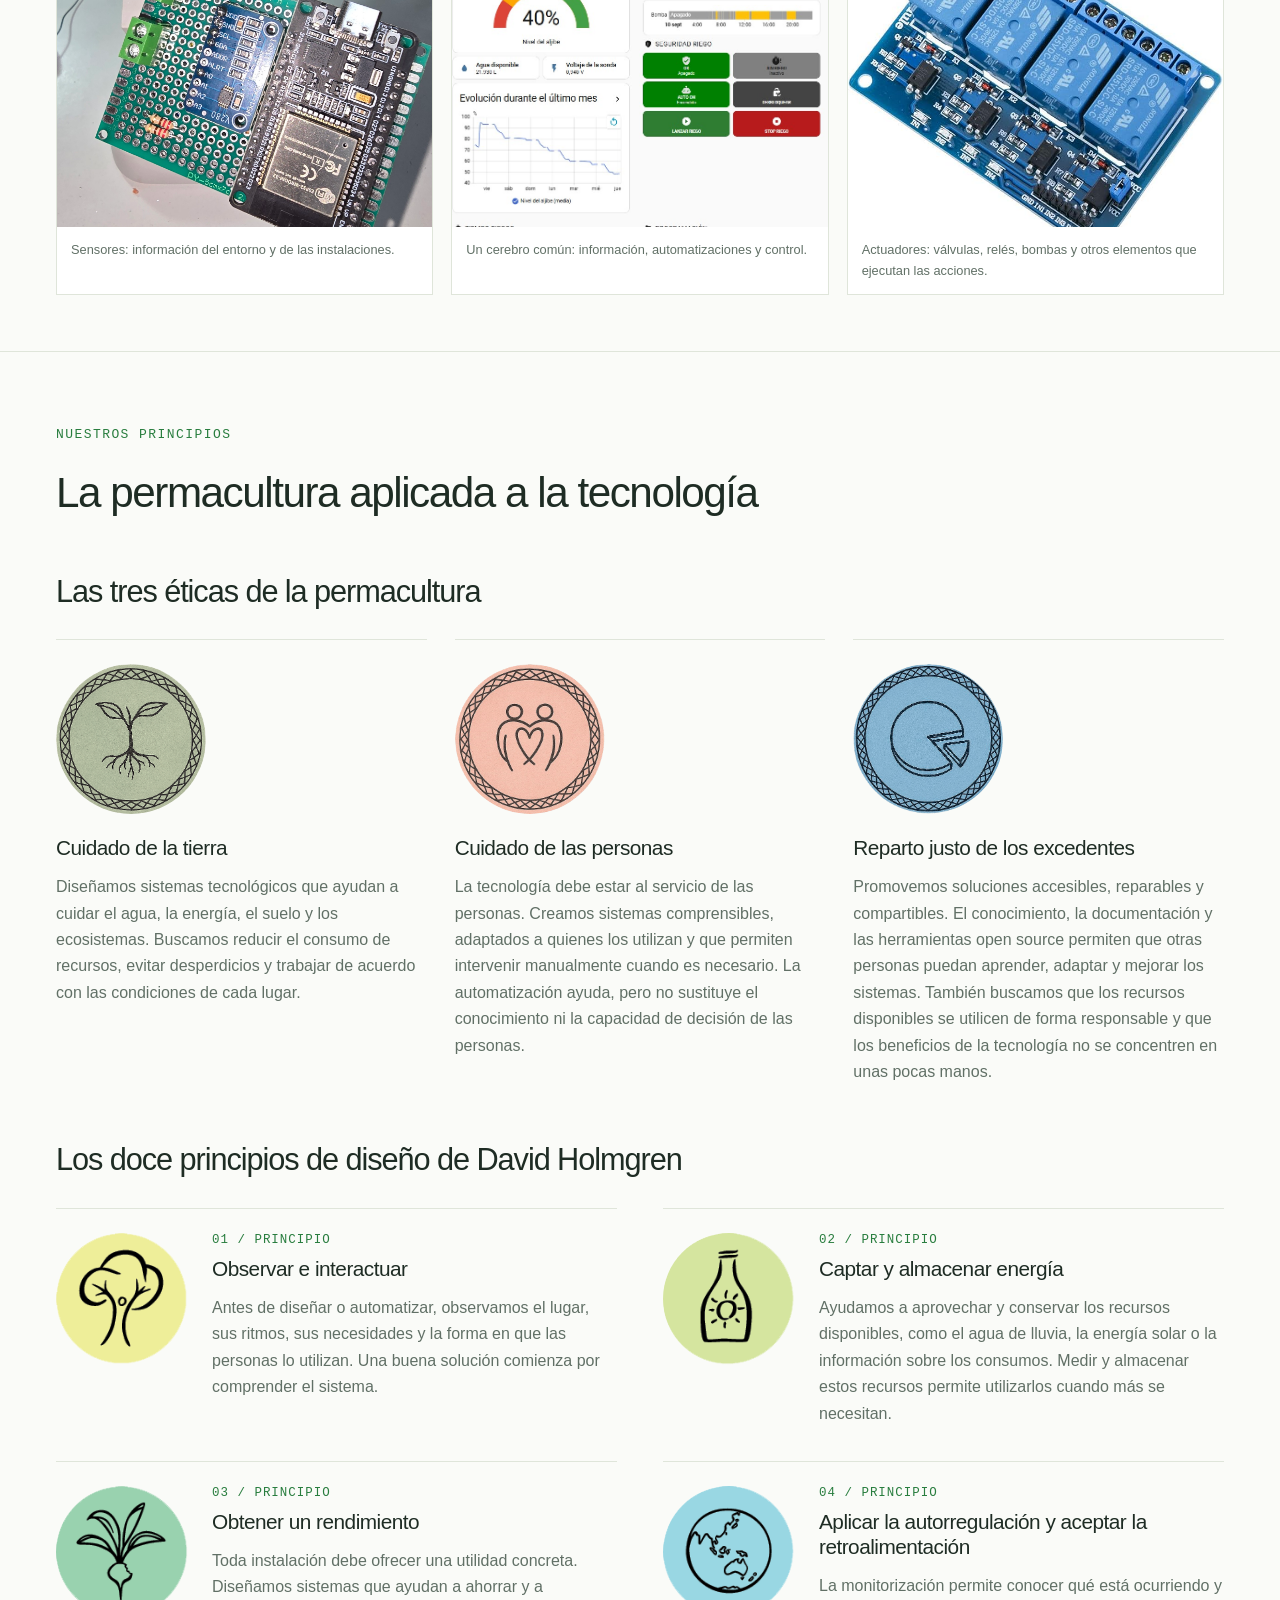
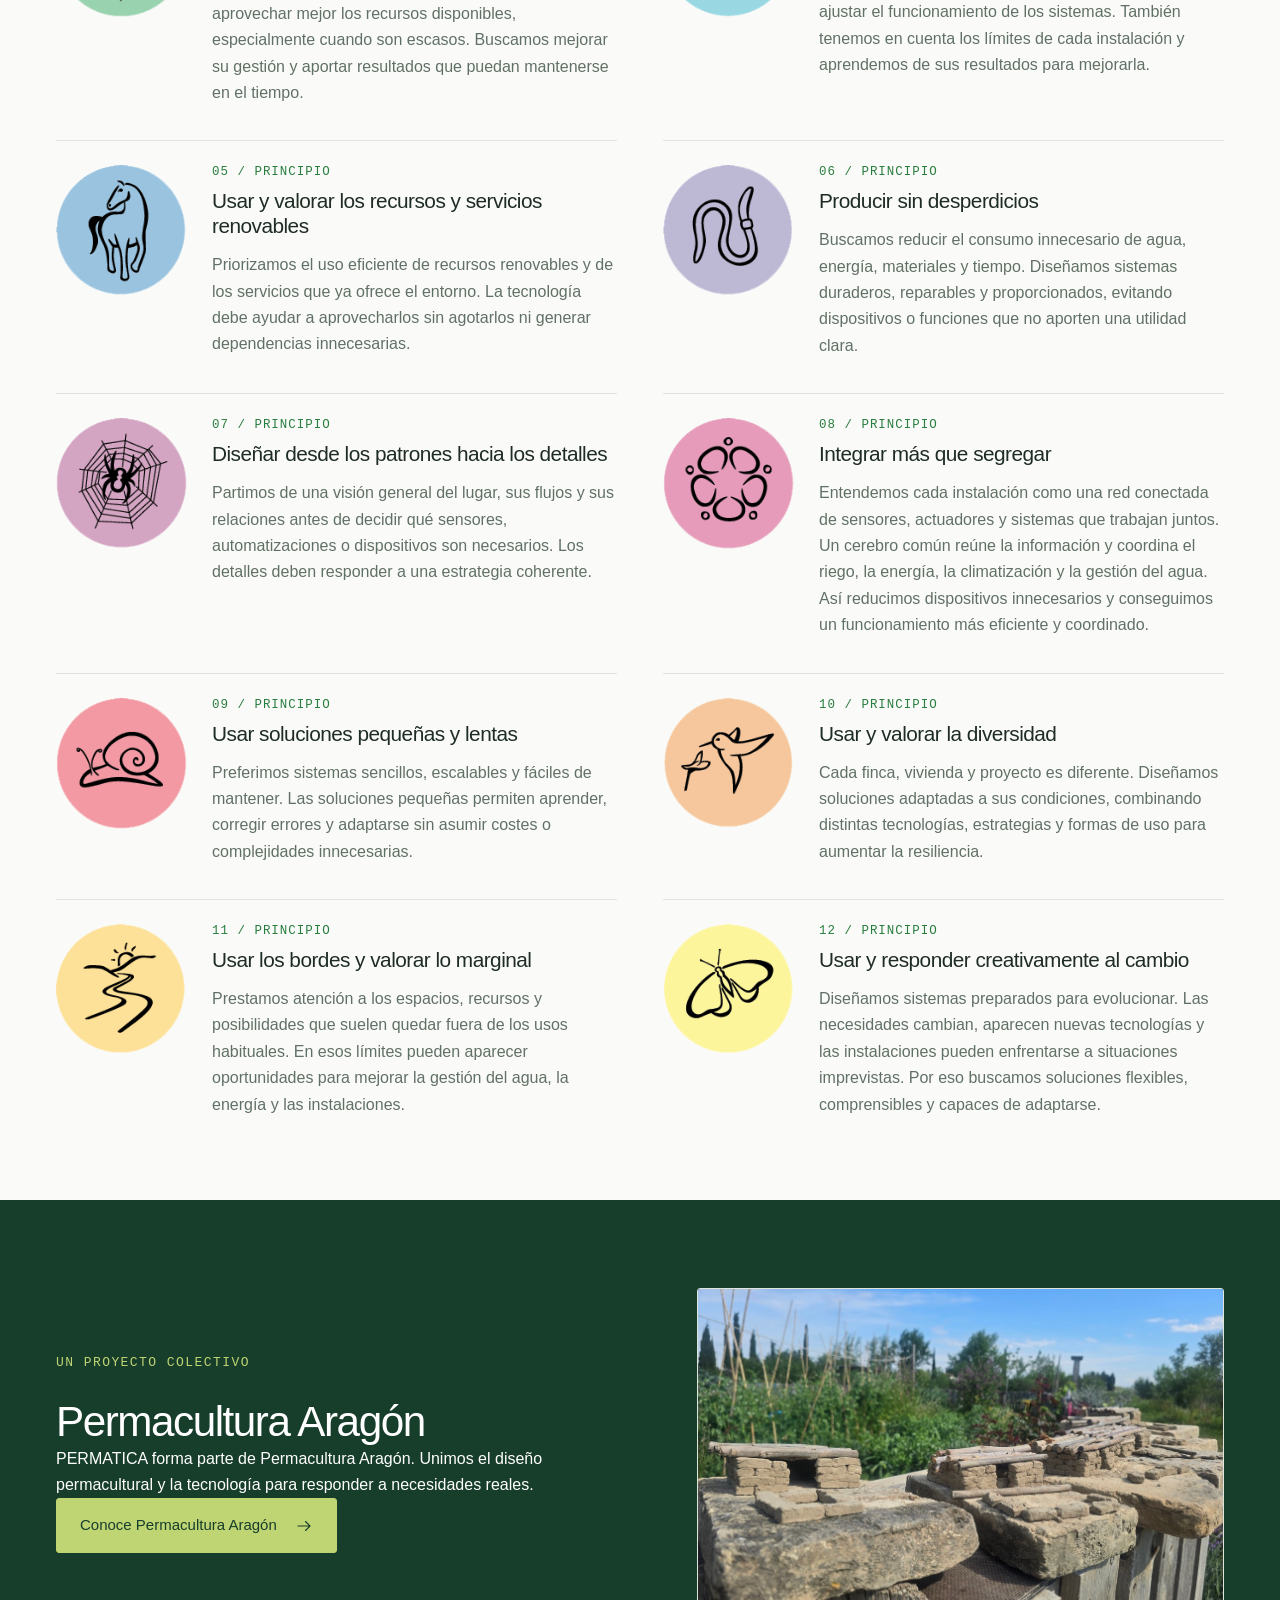
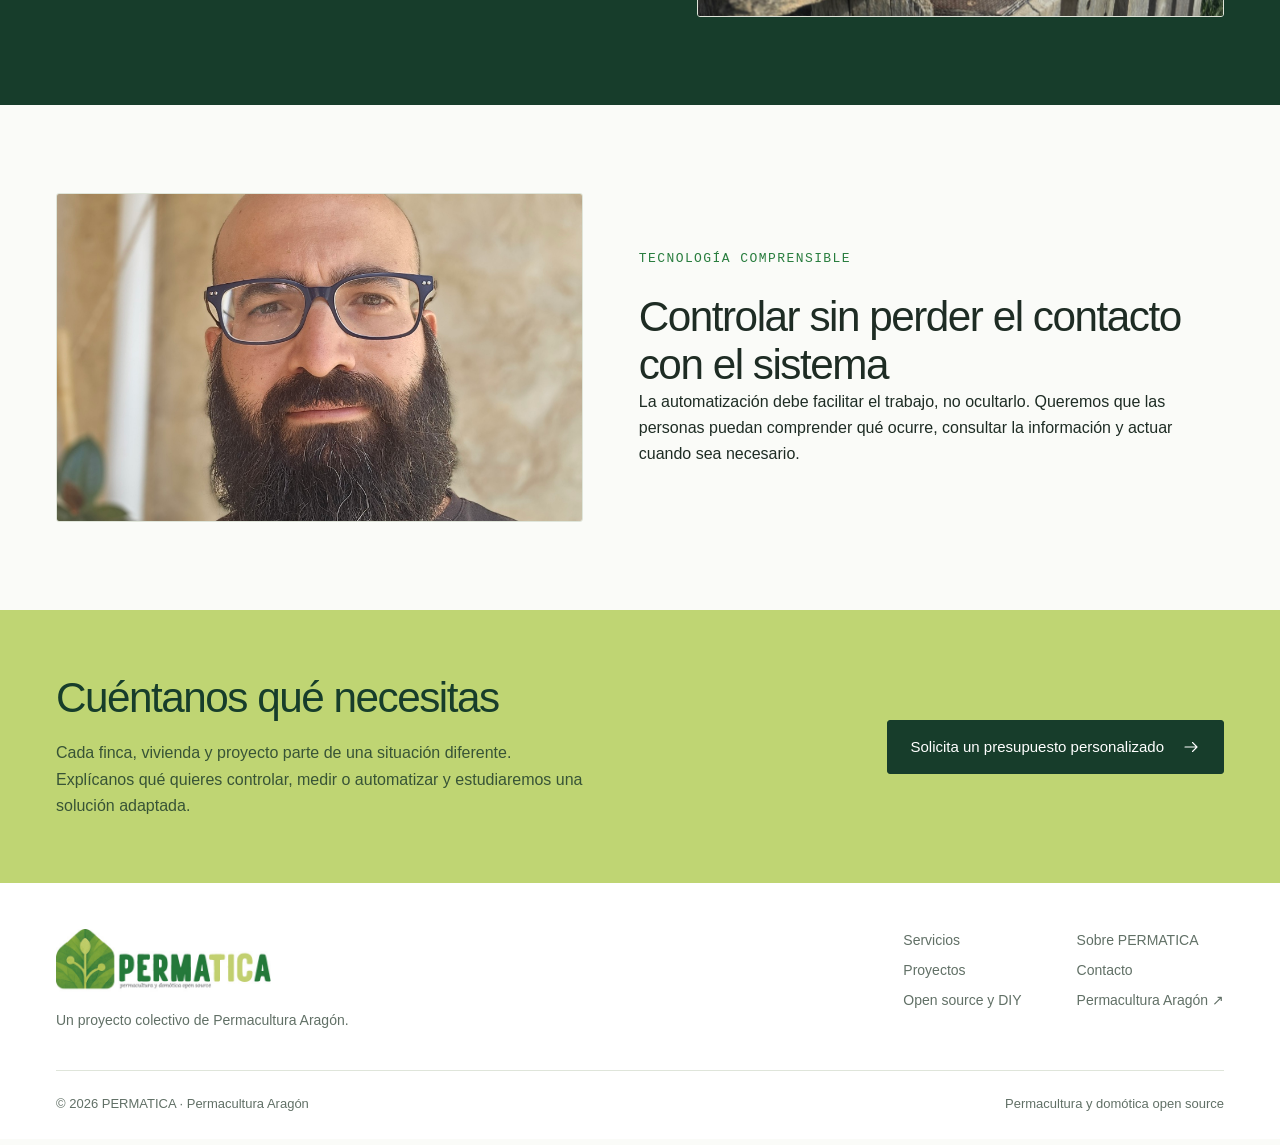
==== commit 9999de21: "Restaurar formato del principio 8" ====
--- a/sobre-permatica.html
+++ b/sobre-permatica.html
@@ -138,18 +138,7 @@
               <article class="holmgren-card"><img class="principle-image round-image" src="assets/principios/es_principle_5.png" alt="Icono del principio usar y valorar los recursos y servicios renovables" loading="lazy"><div><span class="principle-num">05 / Principio</span><h4>Usar y valorar los recursos y servicios renovables</h4><p>Priorizamos el uso eficiente de recursos renovables y de los servicios que ya ofrece el entorno. La tecnología debe ayudar a aprovecharlos sin agotarlos ni generar dependencias innecesarias.</p></div></article>
               <article class="holmgren-card"><img class="principle-image round-image" src="assets/principios/es_principle_6.png" alt="Icono del principio producir sin desperdicios" loading="lazy"><div><span class="principle-num">06 / Principio</span><h4>Producir sin desperdicios</h4><p>Buscamos reducir el consumo innecesario de agua, energía, materiales y tiempo. Diseñamos sistemas duraderos, reparables y proporcionados, evitando dispositivos o funciones que no aporten una utilidad clara.</p></div></article>
               <article class="holmgren-card"><img class="principle-image round-image" src="assets/principios/es_principle_7.png" alt="Icono del principio diseñar desde los patrones hacia los detalles" loading="lazy"><div><span class="principle-num">07 / Principio</span><h4>Diseñar desde los patrones hacia los detalles</h4><p>Partimos de una visión general del lugar, sus flujos y sus relaciones antes de decidir qué sensores, automatizaciones o dispositivos son necesarios. Los detalles deben responder a una estrategia coherente.</p></div></article>
-
-              <article class="principle-feature">
-                <div>
-                  <span class="principle-num">08 / Principio</span>
-                  <h4>Integrar más que segregar</h4>
-                  <p>Entendemos cada instalación como una red conectada de sensores, actuadores y sistemas que trabajan juntos. Un cerebro común reúne la información y coordina el riego, la energía, la climatización y la gestión del agua. Así reducimos dispositivos innecesarios y conseguimos un funcionamiento más eficiente y coordinado.</p>
-                </div>
-                <figure class="media-frame">
-                  <img src="assets/sobre-permatica/sobre-diagrama-sistema.png" alt="Diagrama de sensores, red, cerebro común y actuadores de un sistema PERMATICA" loading="lazy">
-                </figure>
-              </article>
-
+              <article class="holmgren-card"><img class="principle-image round-image" src="assets/principios/es_principle_8.png" alt="Icono del principio integrar más que segregar" loading="lazy"><div><span class="principle-num">08 / Principio</span><h4>Integrar más que segregar</h4><p>Entendemos cada instalación como una red conectada de sensores, actuadores y sistemas que trabajan juntos. Un cerebro común reúne la información y coordina el riego, la energía, la climatización y la gestión del agua. Así reducimos dispositivos innecesarios y conseguimos un funcionamiento más eficiente y coordinado.</p></div></article>
               <article class="holmgren-card"><img class="principle-image round-image" src="assets/principios/es_principle_9.png" alt="Icono del principio usar soluciones pequeñas y lentas" loading="lazy"><div><span class="principle-num">09 / Principio</span><h4>Usar soluciones pequeñas y lentas</h4><p>Preferimos sistemas sencillos, escalables y fáciles de mantener. Las soluciones pequeñas permiten aprender, corregir errores y adaptarse sin asumir costes o complejidades innecesarias.</p></div></article>
               <article class="holmgren-card"><img class="principle-image round-image" src="assets/principios/es_principle_10.png" alt="Icono del principio usar y valorar la diversidad" loading="lazy"><div><span class="principle-num">10 / Principio</span><h4>Usar y valorar la diversidad</h4><p>Cada finca, vivienda y proyecto es diferente. Diseñamos soluciones adaptadas a sus condiciones, combinando distintas tecnologías, estrategias y formas de uso para aumentar la resiliencia.</p></div></article>
               <article class="holmgren-card"><img class="principle-image round-image" src="assets/principios/es_principle_11.png" alt="Icono del principio usar los bordes y valorar lo marginal" loading="lazy"><div><span class="principle-num">11 / Principio</span><h4>Usar los bordes y valorar lo marginal</h4><p>Prestamos atención a los espacios, recursos y posibilidades que suelen quedar fuera de los usos habituales. En esos límites pueden aparecer oportunidades para mejorar la gestión del agua, la energía y las instalaciones.</p></div></article>
